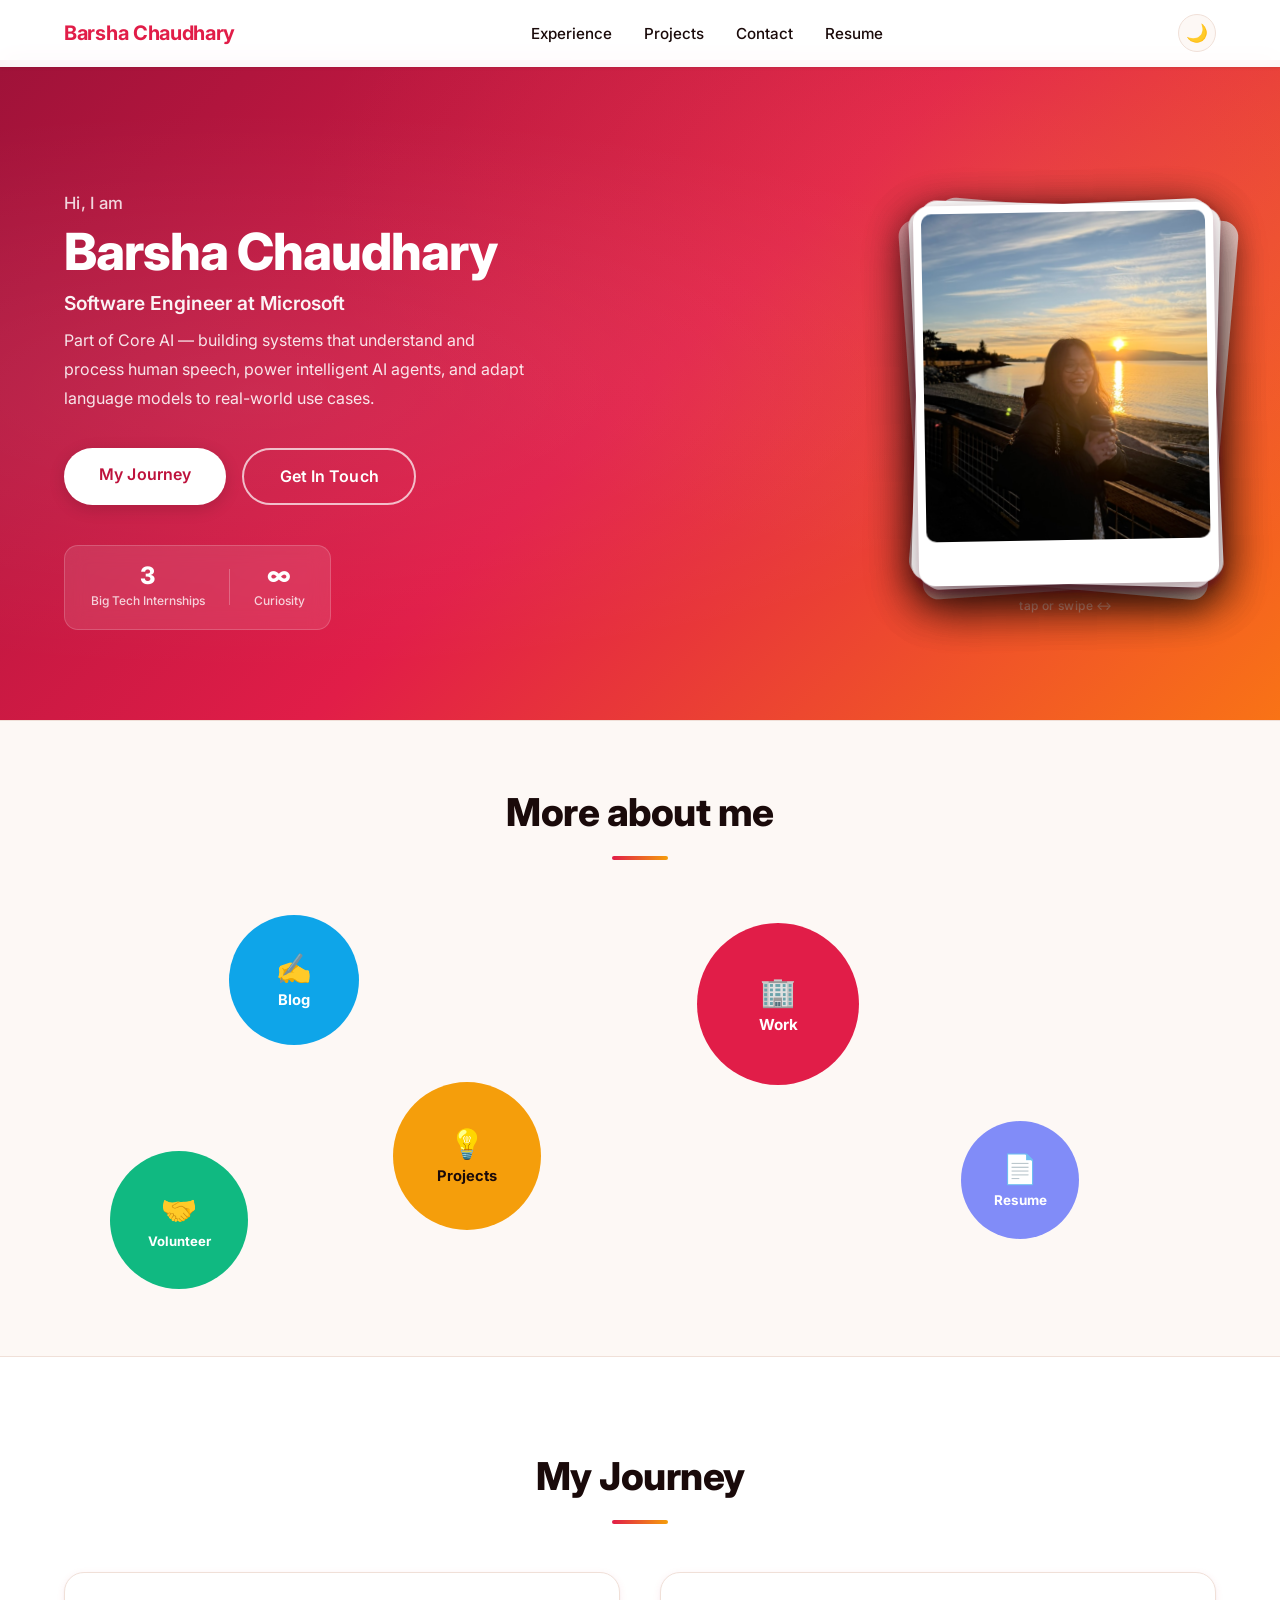
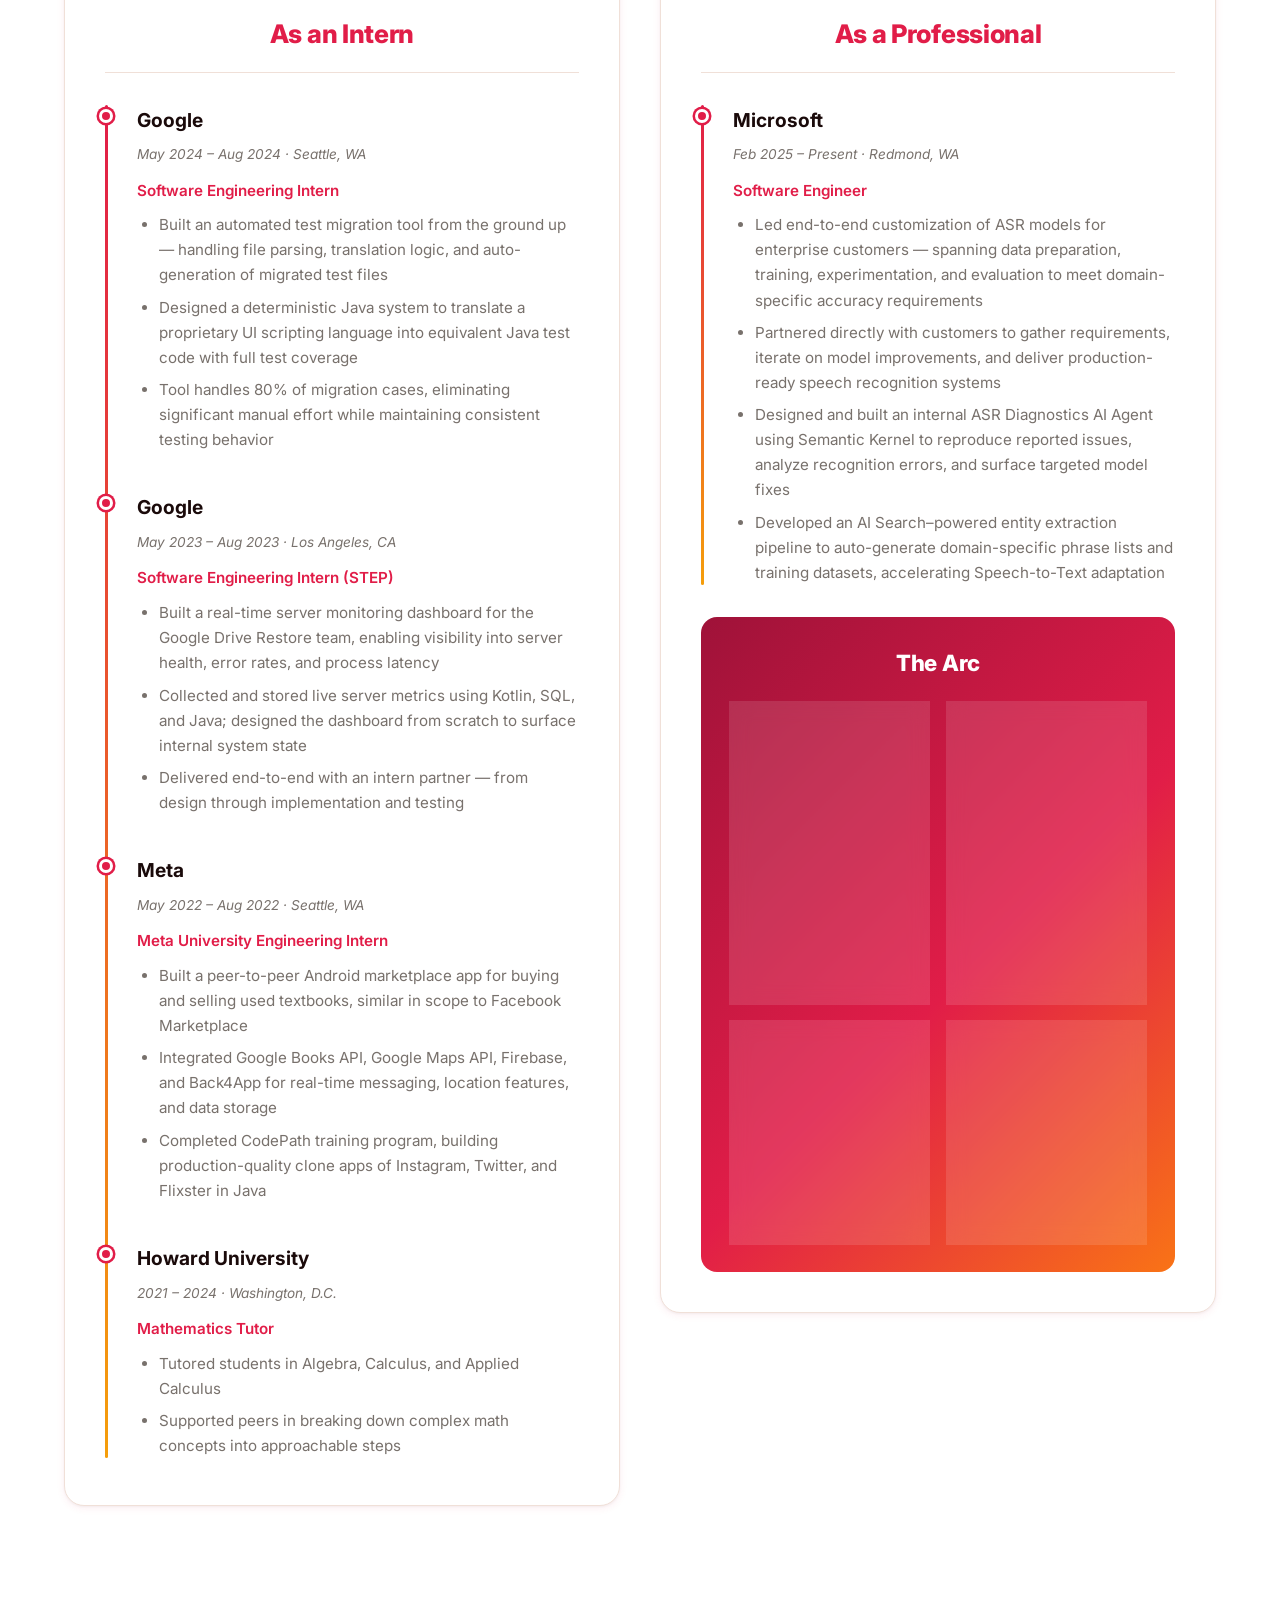
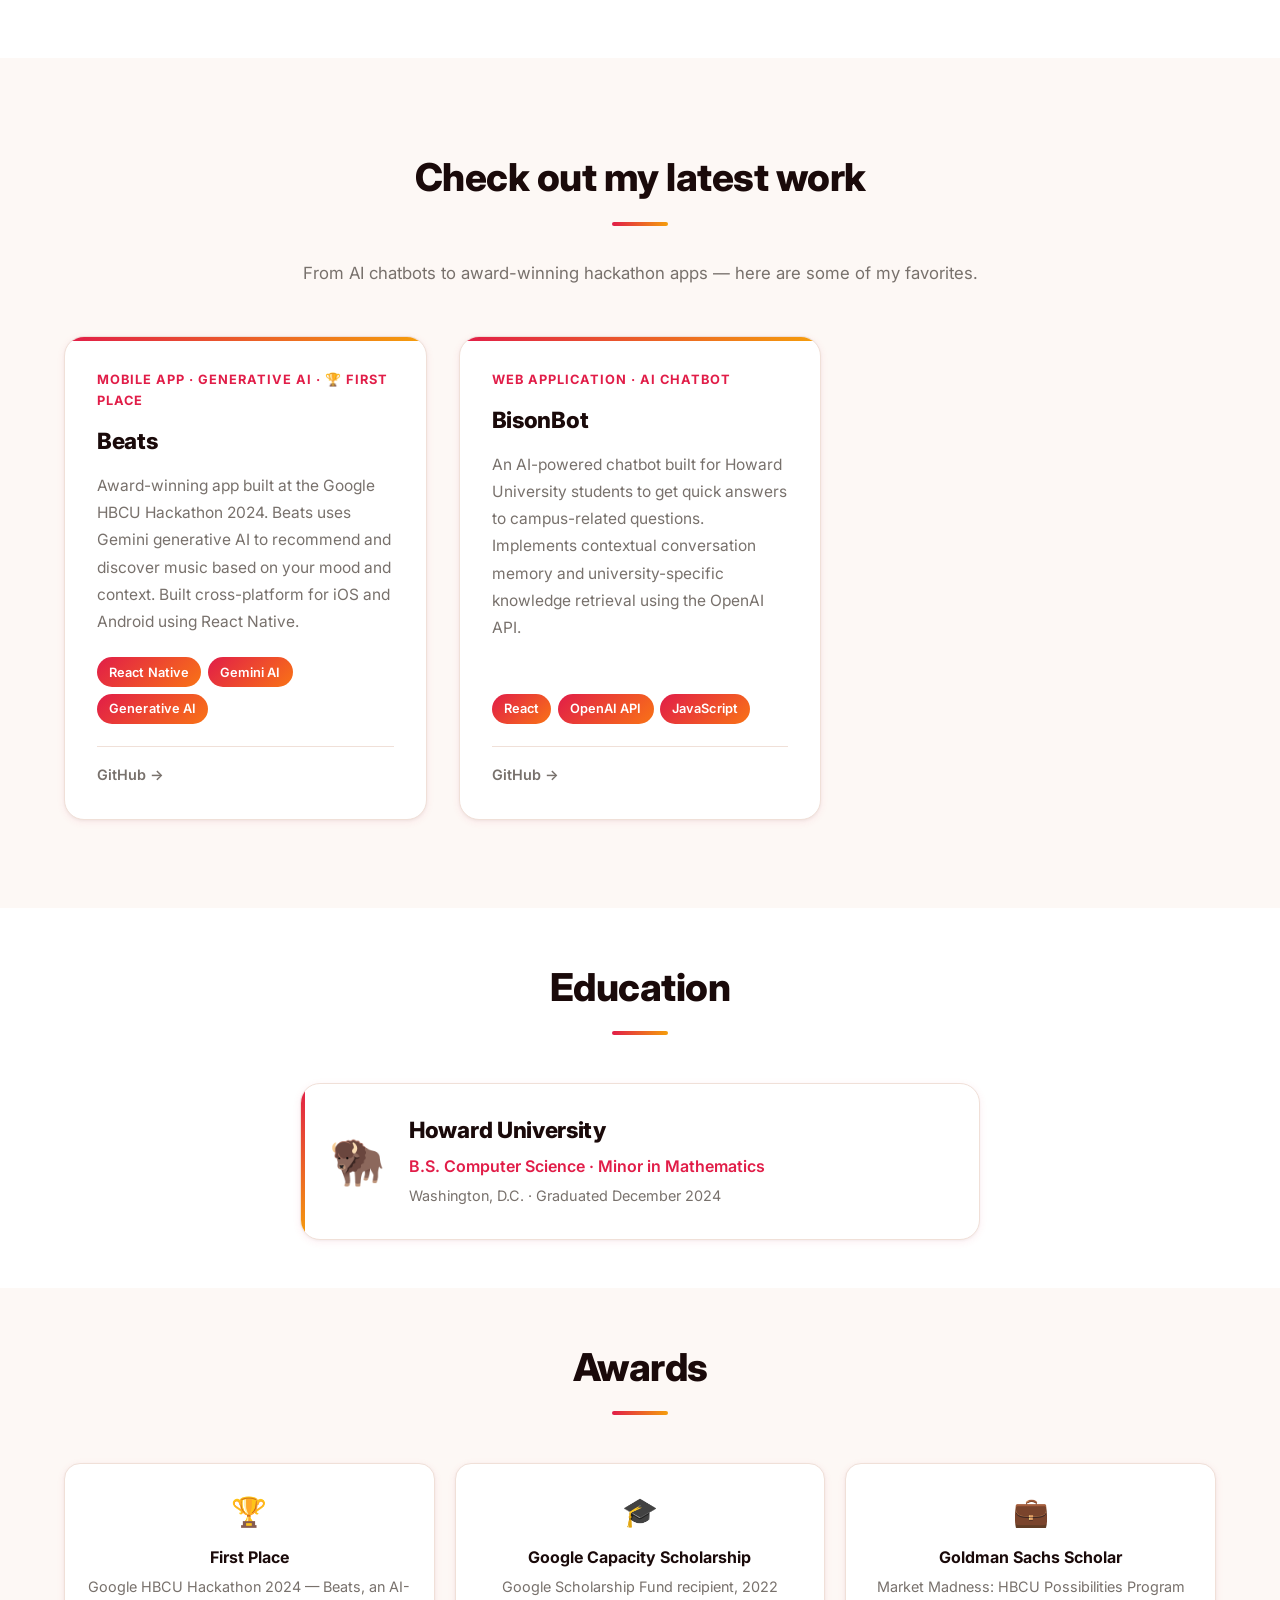
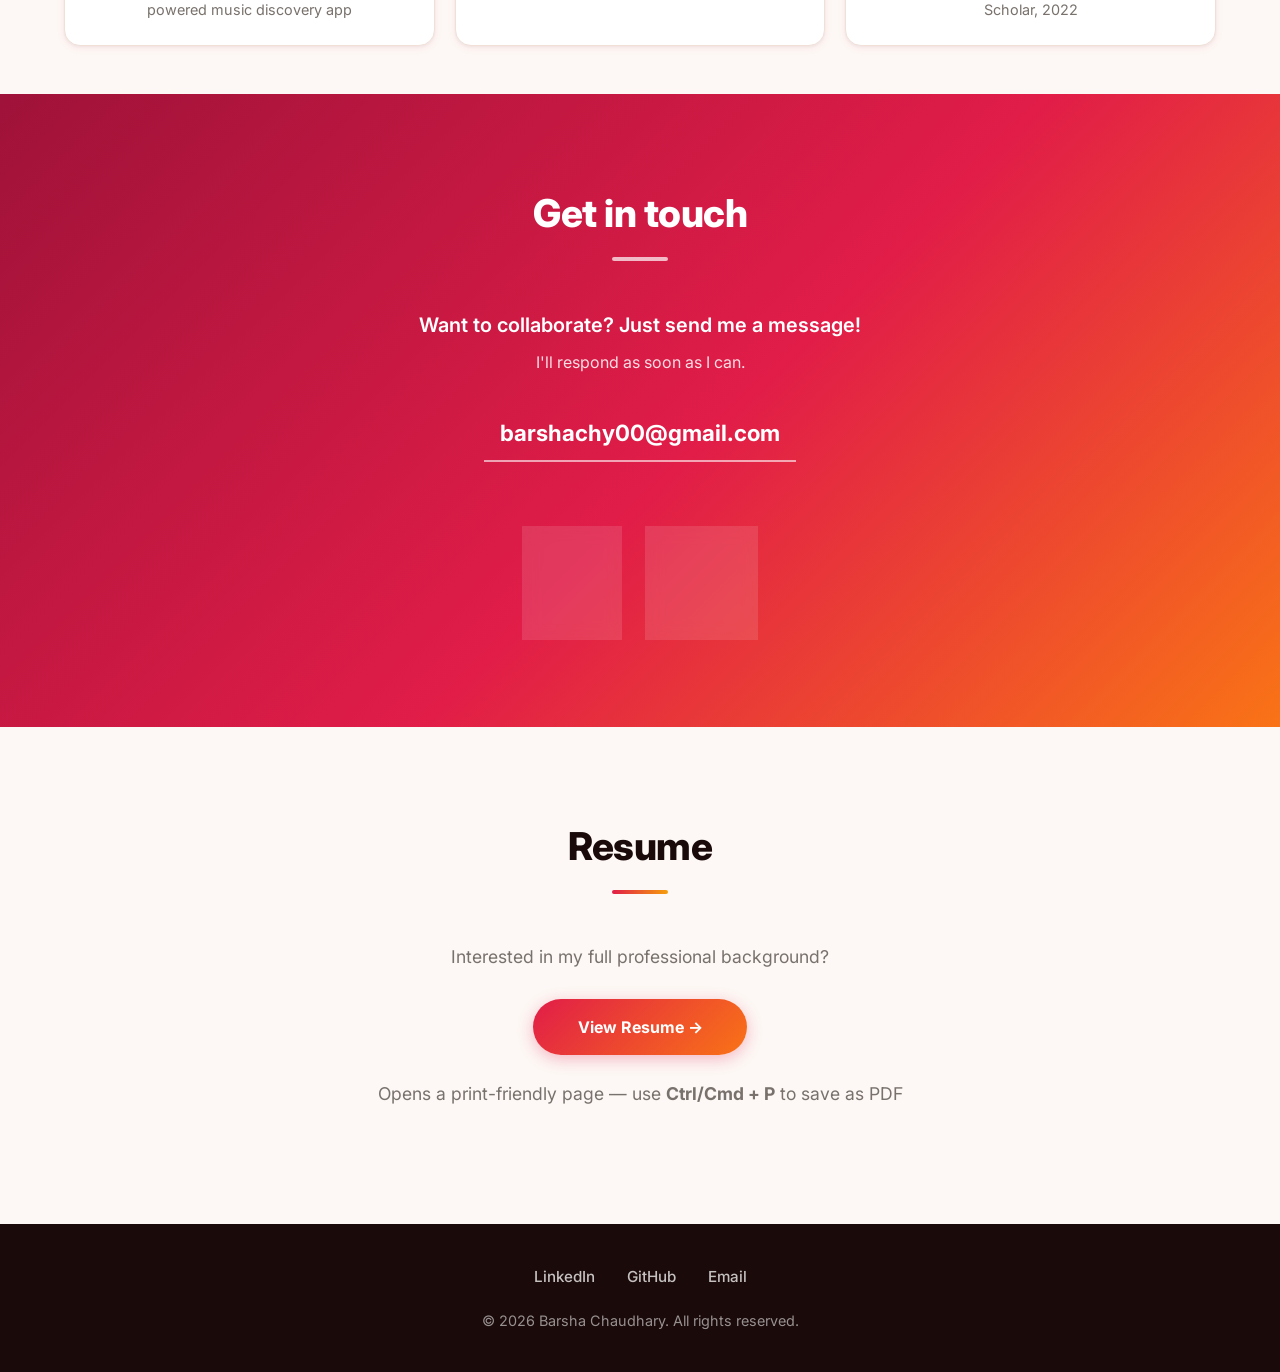
==== index.html @ b41aed7a "portfolio ready for deploy" ====
<!DOCTYPE html>
<html lang="en">
<head>
    <meta charset="UTF-8">
    <meta name="viewport" content="width=device-width, initial-scale=1.0">
    <title>Barsha Chaudhary - Portfolio</title>
    <link rel="stylesheet" href="styles.css">
</head>
<body>
    <!-- Animated Background -->
    <div class="animated-bg">
        <div class="particle"></div>
        <div class="particle"></div>
        <div class="particle"></div>
        <div class="particle"></div>
        <div class="particle"></div>
        <div class="particle"></div>
        <div class="particle"></div>
        <div class="particle"></div>
        <div class="particle"></div>
        <div class="particle"></div>
    </div>

    <!-- Navigation -->
    <nav class="navbar">
        <div class="container">
            <div class="nav-brand">Barsha Chaudhary</div>
            <ul class="nav-menu">
                <li><a href="#experience">Experience</a></li>
                <li><a href="#projects">Projects</a></li>
                <li><a href="#contact">Contact</a></li>
                <li><a href="resume.html" target="_blank">Resume</a></li>
            </ul>
            <button id="theme-toggle" class="theme-toggle" aria-label="Toggle dark mode">
                <span class="theme-icon">🌙</span>
            </button>
        </div>
    </nav>

    <!-- Hero Section -->
    <section class="hero">
        <div class="container hero-container">
            <div class="hero-text">
                <p class="hero-greeting">Hi, I am</p>
                <h1 class="hero-title">Barsha Chaudhary</h1>
                <p class="hero-subtitle">Software Engineer at Microsoft</p>
                <p class="hero-description">Part of Core AI — building systems that understand and process human speech, power intelligent AI agents, and adapt language models to real-world use cases.</p>
                <div class="hero-buttons">
                    <a href="#experience" class="cta-button primary">My Journey</a>
                    <a href="#contact" class="cta-button secondary">Get In Touch</a>
                </div>
                <div class="hero-stats">
                    <div class="hero-stat">
                        <span class="stat-value">3</span>
                        <span class="stat-label">Big Tech Internships</span>
                    </div>
                    <div class="hero-stat-divider"></div>
                    <div class="hero-stat">
                        <span class="stat-value">∞</span>
                        <span class="stat-label">Curiosity</span>
                    </div>
                </div>
            </div>
            <div class="hero-avatar">
                <div class="avatar-stack" id="avatarStack">
                    <div class="stack-card"><img src="img/avatar.jpg" alt="Barsha Chaudhary" /></div>
                    <div class="stack-card"><img src="img/IMG_2235.jpeg" alt="Barsha Chaudhary" /></div>
                    <div class="stack-card"><img src="img/IMG_6340.jpeg" alt="Barsha Chaudhary" /></div>
                    <div class="stack-card"><img src="img/IMG_6583.jpeg" alt="Barsha Chaudhary" /></div>
                    <div class="stack-card"><img src="img/IMG_6659.jpeg" alt="Barsha Chaudhary" /></div>
                </div>
                <p class="stack-hint">tap or swipe ↔</p>
            </div>
        </div>
    </section>

    <!-- My World Bubbles Section -->
    <section id="my-world" class="section my-world-section">
        <div class="container">
            <h2 class="section-title">More about me</h2>
            <div class="bubble-canvas">
                <a href="blog.html" target="_blank" class="bubble b-blog">
                    <span class="bubble-icon">✍️</span>
                    <span>Blog</span>
                </a>
                <a href="#experience" class="bubble b-work">
                    <span class="bubble-icon">🏢</span>
                    <span>Work</span>
                </a>
                <a href="#projects" class="bubble b-projects">
                    <span class="bubble-icon">💡</span>
                    <span>Projects</span>
                </a>
                <a href="resume.html" target="_blank" class="bubble b-resume">
                    <span class="bubble-icon">📄</span>
                    <span>Resume</span>
                </a>
                <a href="https://www.codepath.org/" target="_blank" rel="noopener" class="bubble b-volunteer">
                    <span class="bubble-icon">🤝</span>
                    <span>Volunteer</span>
                </a>
            </div>
        </div>
    </section>

    <!-- Experience Section -->
    <section id="experience" class="section experience">
        <div class="container">
            <h2 class="section-title">My Journey</h2>

            <div class="experience-comparison">
                <div class="journey-column">
                    <h3 class="journey-title">As an Intern</h3>
                    <div class="timeline">

                        <div class="timeline-item">
                            <div class="timeline-marker"></div>
                            <div class="timeline-content">
                                <h4>Google</h4>
                                <span class="timeline-date">May 2024 – Aug 2024 · Seattle, WA</span>
                                <p class="timeline-role">Software Engineering Intern</p>
                                <ul>
                                    <li>Built an automated test migration tool from the ground up — handling file parsing, translation logic, and auto-generation of migrated test files</li>
                                    <li>Designed a deterministic Java system to translate a proprietary UI scripting language into equivalent Java test code with full test coverage</li>
                                    <li>Tool handles 80% of migration cases, eliminating significant manual effort while maintaining consistent testing behavior</li>
                                </ul>
                            </div>
                        </div>

                        <div class="timeline-item">
                            <div class="timeline-marker"></div>
                            <div class="timeline-content">
                                <h4>Google</h4>
                                <span class="timeline-date">May 2023 – Aug 2023 · Los Angeles, CA</span>
                                <p class="timeline-role">Software Engineering Intern (STEP)</p>
                                <ul>
                                    <li>Built a real-time server monitoring dashboard for the Google Drive Restore team, enabling visibility into server health, error rates, and process latency</li>
                                    <li>Collected and stored live server metrics using Kotlin, SQL, and Java; designed the dashboard from scratch to surface internal system state</li>
                                    <li>Delivered end-to-end with an intern partner — from design through implementation and testing</li>
                                </ul>
                            </div>
                        </div>

                        <div class="timeline-item">
                            <div class="timeline-marker"></div>
                            <div class="timeline-content">
                                <h4>Meta</h4>
                                <span class="timeline-date">May 2022 – Aug 2022 · Seattle, WA</span>
                                <p class="timeline-role">Meta University Engineering Intern</p>
                                <ul>
                                    <li>Built a peer-to-peer Android marketplace app for buying and selling used textbooks, similar in scope to Facebook Marketplace</li>
                                    <li>Integrated Google Books API, Google Maps API, Firebase, and Back4App for real-time messaging, location features, and data storage</li>
                                    <li>Completed CodePath training program, building production-quality clone apps of Instagram, Twitter, and Flixster in Java</li>
                                </ul>
                            </div>
                        </div>

                        <div class="timeline-item">
                            <div class="timeline-marker"></div>
                            <div class="timeline-content">
                                <h4>Howard University</h4>
                                <span class="timeline-date">2021 – 2024 · Washington, D.C.</span>
                                <p class="timeline-role">Mathematics Tutor</p>
                                <ul>
                                    <li>Tutored students in Algebra, Calculus, and Applied Calculus</li>
                                    <li>Supported peers in breaking down complex math concepts into approachable steps</li>
                                </ul>
                            </div>
                        </div>

                    </div>
                </div>

                <div class="journey-column">
                    <h3 class="journey-title">As a Professional</h3>
                    <div class="timeline">

                        <div class="timeline-item">
                            <div class="timeline-marker"></div>
                            <div class="timeline-content">
                                <h4>Microsoft</h4>
                                <span class="timeline-date">Feb 2025 – Present · Redmond, WA</span>
                                <p class="timeline-role">Software Engineer</p>
                                <ul>
                                    <li>Led end-to-end customization of ASR models for enterprise customers — spanning data preparation, training, experimentation, and evaluation to meet domain-specific accuracy requirements</li>
                                    <li>Partnered directly with customers to gather requirements, iterate on model improvements, and deliver production-ready speech recognition systems</li>
                                    <li>Designed and built an internal ASR Diagnostics AI Agent using Semantic Kernel to reproduce reported issues, analyze recognition errors, and surface targeted model fixes</li>
                                    <li>Developed an AI Search–powered entity extraction pipeline to auto-generate domain-specific phrase lists and training datasets, accelerating Speech-to-Text adaptation</li>
                                </ul>
                            </div>
                        </div>

                    </div>

                    <div class="growth-section">
                        <h3>The Arc</h3>
                        <div class="growth-grid">
                            <div class="growth-card">
                                <h4>Meta → Google → Google → Microsoft</h4>
                                <p>Each role built on the last — from Android apps to server dashboards to test automation to ASR and AI systems at scale</p>
                            </div>
                            <div class="growth-card">
                                <h4>Scope</h4>
                                <p>From completing defined intern projects to owning customer-facing features end-to-end and driving technical decisions</p>
                            </div>
                            <div class="growth-card">
                                <h4>Tech Depth</h4>
                                <p>From mobile and frontend to distributed systems, ML model training, and AI agent development</p>
                            </div>
                            <div class="growth-card">
                                <h4>Impact</h4>
                                <p>From team-level tooling to Speech API features used by millions of users globally</p>
                            </div>
                        </div>
                    </div>
                </div>
            </div>
        </div>
    </section>

    <!-- Projects Section -->
    <section id="projects" class="section projects">
        <div class="container">
            <h2 class="section-title">Check out my latest work</h2>
            <p class="section-intro">From AI chatbots to award-winning hackathon apps — here are some of my favorites.</p>

            <div class="projects-grid">
                <div class="project-card">
                    <div class="project-category">Mobile App · Generative AI · 🏆 First Place</div>
                    <div class="project-header">
                        <h3>Beats</h3>
                    </div>
                    <p class="project-description">
                        Award-winning app built at the Google HBCU Hackathon 2024. Beats uses Gemini generative AI
                        to recommend and discover music based on your mood and context. Built cross-platform for
                        iOS and Android using React Native.
                    </p>
                    <div class="project-tags">
                        <span class="tag">React Native</span>
                        <span class="tag">Gemini AI</span>
                        <span class="tag">Generative AI</span>
                    </div>
                    <div class="project-links">
                        <a href="https://github.com/BarshaC" target="_blank" rel="noopener" class="link-secondary">GitHub →</a>
                    </div>
                </div>

                <div class="project-card">
                    <div class="project-category">Web Application · AI Chatbot</div>
                    <div class="project-header">
                        <h3>BisonBot</h3>
                    </div>
                    <p class="project-description">
                        An AI-powered chatbot built for Howard University students to get quick answers to
                        campus-related questions. Implements contextual conversation memory and
                        university-specific knowledge retrieval using the OpenAI API.
                    </p>
                    <div class="project-tags">
                        <span class="tag">React</span>
                        <span class="tag">OpenAI API</span>
                        <span class="tag">JavaScript</span>
                    </div>
                    <div class="project-links">
                        <a href="https://github.com/BarshaC" target="_blank" rel="noopener" class="link-secondary">GitHub →</a>
                    </div>
                </div>
            </div>
        </div>
    </section>

    <!-- Education Section -->
    <section id="education" class="section education">
        <div class="container">
            <h2 class="section-title">Education</h2>
            <div class="education-card">
                <div class="education-logo">🦬</div>
                <div class="education-details">
                    <h3>Howard University</h3>
                    <p class="education-degree">B.S. Computer Science · Minor in Mathematics</p>
                    <p class="education-meta">Washington, D.C. · Graduated December 2024</p>
                </div>
            </div>
        </div>
    </section>

    <!-- Awards Section -->
    <section id="awards" class="section awards">
        <div class="container">
            <h2 class="section-title">Awards</h2>
            <div class="awards-grid">
                <div class="award-card">
                    <div class="award-icon">🏆</div>
                    <h3>First Place</h3>
                    <p>Google HBCU Hackathon 2024 — Beats, an AI-powered music discovery app</p>
                </div>
                <div class="award-card">
                    <div class="award-icon">🎓</div>
                    <h3>Google Capacity Scholarship</h3>
                    <p>Google Scholarship Fund recipient, 2022</p>
                </div>
                <div class="award-card">
                    <div class="award-icon">💼</div>
                    <h3>Goldman Sachs Scholar</h3>
                    <p>Market Madness: HBCU Possibilities Program Scholar, 2022</p>
                </div>
            </div>
        </div>
    </section>

    <!-- Contact Section -->
    <section id="contact" class="section contact">
        <div class="container">
            <h2 class="section-title">Get in touch</h2>
            <div class="contact-content">
                <p class="contact-intro">Want to collaborate? Just send me a message!</p>
                <p class="contact-subtitle">I'll respond as soon as I can.</p>
                <a href="mailto:barshachy00@gmail.com" class="contact-email">barshachy00@gmail.com</a>
                <div class="contact-links">
                    <a href="https://github.com/BarshaC" target="_blank" rel="noopener" class="contact-link">
                        <span class="contact-icon">💻</span>
                        <span>GitHub</span>
                    </a>
                    <a href="https://www.linkedin.com/in/barshachaudhary/" target="_blank" rel="noopener" class="contact-link">
                        <span class="contact-icon">💼</span>
                        <span>LinkedIn</span>
                    </a>
                </div>
            </div>
        </div>
    </section>

    <!-- Resume Section -->
    <section id="resume" class="section resume">
        <div class="container">
            <h2 class="section-title">Resume</h2>
            <div class="resume-content">
                <p>Interested in my full professional background?</p>
                <a href="resume.html" target="_blank" class="resume-button">View Resume →</a>
                <p class="resume-note">Opens a print-friendly page — use <strong>Ctrl/Cmd + P</strong> to save as PDF</p>
            </div>
        </div>
    </section>

    <!-- Footer -->
    <footer class="footer">
        <div class="container">
            <div class="footer-content">
                <div class="footer-links">
                    <a href="https://www.linkedin.com/in/barshachaudhary/" target="_blank" rel="noopener">LinkedIn</a>
                    <a href="https://github.com/BarshaC" target="_blank" rel="noopener">GitHub</a>
                    <a href="mailto:barshachy00@gmail.com">Email</a>
                </div>
                <p>&copy; 2026 Barsha Chaudhary. All rights reserved.</p>
            </div>
        </div>
    </footer>

    <script src="script.js"></script>
</body>
</html>
---- styles.css ----
/* ── Google Fonts ──────────────────────────────────────── */
@import url('https://fonts.googleapis.com/css2?family=Inter:wght@400;500;600;700;800&display=swap');

/* ── Reset ─────────────────────────────────────────────── */
*, *::before, *::after {
    margin: 0;
    padding: 0;
    box-sizing: border-box;
}

/* ── Variables — Warm & Personal ───────────────────────── */
:root {
    --primary-color: #e11d48;
    --secondary-color: #be123c;
    --accent-color:   #f59e0b;
    --text-dark:      #1a0a0a;
    --text-light:     #78716c;
    --bg-light:       #fdf8f5;
    --bg-white:       #ffffff;
    --border-color:   #f0e0d8;
    --shadow:    0 2px 8px rgba(225, 29, 72, 0.07), 0 1px 3px rgba(0,0,0,0.05);
    --shadow-lg: 0 12px 32px rgba(225, 29, 72, 0.13), 0 4px 8px rgba(0,0,0,0.06);
}

/* ── Dark Mode ──────────────────────────────────────────── */
[data-theme="dark"] {
    --primary-color:  #fb7185;
    --secondary-color: #f43f5e;
    --accent-color:   #fbbf24;
    --text-dark:      #fef2f2;
    --text-light:     #d6d3d1;
    --bg-light:       #1c1210;
    --bg-white:       #130d0b;
    --border-color:   #3d2424;
    --shadow:    0 4px 6px rgba(0,0,0,0.35), 0 2px 4px rgba(0,0,0,0.25);
    --shadow-lg: 0 12px 24px rgba(0,0,0,0.45), 0 4px 8px rgba(0,0,0,0.3);
}

/* ── Base ───────────────────────────────────────────────── */
html { scroll-behavior: smooth; }

body {
    font-family: 'Inter', -apple-system, BlinkMacSystemFont, 'Segoe UI', sans-serif;
    line-height: 1.65;
    color: var(--text-dark);
    background-color: var(--bg-white);
    transition: background-color 0.3s ease, color 0.3s ease;
    position: relative;
    overflow-x: hidden;
}

.container {
    max-width: 1200px;
    margin: 0 auto;
    padding: 0 24px;
}

/* ── Animated Background (dark only) ───────────────────── */
.animated-bg {
    position: fixed;
    inset: 0;
    pointer-events: none;
    z-index: 0;
    opacity: 0;
    transition: opacity 0.5s ease;
}

[data-theme="dark"] .animated-bg { opacity: 1; }

.particle {
    position: absolute;
    border-radius: 50%;
    background: radial-gradient(circle, rgba(251, 113, 133, 0.25), transparent);
    animation: float 20s infinite ease-in-out;
}

.particle:nth-child(1)  { width:80px;  height:80px;  left:10%; top:20%; animation-delay:0s;   animation-duration:25s; }
.particle:nth-child(2)  { width:60px;  height:60px;  left:70%; top:10%; animation-delay:2s;   animation-duration:30s; }
.particle:nth-child(3)  { width:100px; height:100px; left:30%; top:60%; animation-delay:4s;   animation-duration:35s; }
.particle:nth-child(4)  { width:70px;  height:70px;  left:80%; top:50%; animation-delay:1s;   animation-duration:28s; }
.particle:nth-child(5)  { width:90px;  height:90px;  left:50%; top:80%; animation-delay:3s;   animation-duration:32s; }
.particle:nth-child(6)  { width:50px;  height:50px;  left:15%; top:75%; animation-delay:5s;   animation-duration:27s; }
.particle:nth-child(7)  { width:65px;  height:65px;  left:85%; top:25%; animation-delay:2.5s; animation-duration:29s; }
.particle:nth-child(8)  { width:75px;  height:75px;  left:40%; top:15%; animation-delay:4.5s; animation-duration:31s; }
.particle:nth-child(9)  { width:55px;  height:55px;  left:60%; top:70%; animation-delay:1.5s; animation-duration:26s; }
.particle:nth-child(10) { width:85px;  height:85px;  left:25%; top:40%; animation-delay:3.5s; animation-duration:33s; }

@keyframes float {
    0%,100% { transform:translate(0,0) scale(1);        opacity:.3; }
    25%      { transform:translate(20px,-30px) scale(1.1); opacity:.5; }
    50%      { transform:translate(-15px,-50px) scale(.9);  opacity:.4; }
    75%      { transform:translate(-30px,-20px) scale(1.05);opacity:.6; }
}

[data-theme="dark"] .animated-bg::before {
    content: '';
    position: absolute;
    inset: -50%;
    width: 200%;
    height: 200%;
    background:
        radial-gradient(circle at 30% 50%, rgba(251,113,133,.08) 0%, transparent 50%),
        radial-gradient(circle at 70% 50%, rgba(245,158,11,.08) 0%, transparent 50%);
    animation: gradientShift 15s ease infinite;
}

@keyframes gradientShift {
    0%,100% { transform:translate(0,0) rotate(0deg); }
    50%      { transform:translate(-10%,-10%) rotate(5deg); }
}

/* ── Navigation ─────────────────────────────────────────── */
.navbar {
    background-color: rgba(255,255,255,0.94);
    backdrop-filter: blur(12px);
    -webkit-backdrop-filter: blur(12px);
    box-shadow: 0 1px 0 var(--border-color);
    position: fixed;
    top: 0; left: 0; right: 0;
    z-index: 1000;
    padding: 0.9rem 0;
    transition: background-color 0.3s ease, box-shadow 0.3s ease;
}

[data-theme="dark"] .navbar {
    background-color: rgba(19,13,11,0.94);
    box-shadow: 0 1px 0 var(--border-color);
}

.navbar .container {
    display: flex;
    justify-content: space-between;
    align-items: center;
    gap: 2rem;
}

.nav-brand {
    font-size: 1.25rem;
    font-weight: 700;
    color: var(--primary-color);
    letter-spacing: -0.3px;
}

.nav-menu {
    display: flex;
    list-style: none;
    gap: 2rem;
    flex: 1;
    justify-content: center;
}

.nav-menu a {
    text-decoration: none;
    color: var(--text-dark);
    font-weight: 500;
    font-size: 0.95rem;
    transition: color 0.2s ease;
}

.nav-menu a:hover { color: var(--primary-color); }

.theme-toggle {
    background: var(--bg-light);
    border: 1.5px solid var(--border-color);
    border-radius: 50%;
    width: 38px;
    height: 38px;
    display: flex;
    align-items: center;
    justify-content: center;
    cursor: pointer;
    transition: all 0.25s ease;
    font-size: 1.1rem;
    flex-shrink: 0;
}

.theme-toggle:hover {
    transform: rotate(15deg);
    background: var(--primary-color);
    border-color: var(--primary-color);
}

/* ── Hero Section ───────────────────────────────────────── */
.hero {
    background: linear-gradient(135deg, #9f1239 0%, #e11d48 50%, #f97316 100%);
    color: white;
    padding: 130px 0 90px;
    margin-top: 60px;
    position: relative;
    overflow: hidden;
}

/* Subtle noise-like texture overlay */
.hero::before {
    content: '';
    position: absolute;
    inset: 0;
    background:
        radial-gradient(ellipse at 20% 50%, rgba(255,255,255,0.08) 0%, transparent 60%),
        radial-gradient(ellipse at 80% 20%, rgba(255,200,100,0.12) 0%, transparent 50%);
    pointer-events: none;
}

.hero-container {
    display: flex;
    align-items: center;
    justify-content: space-between;
    gap: 2rem;
    position: relative;
}

.hero-text {
    flex: 1;
    animation: fadeInUp 0.8s ease-out;
}

.hero-greeting {
    font-size: 1.05rem;
    opacity: 0.82;
    margin-bottom: 0.4rem;
    font-weight: 500;
    letter-spacing: 0.3px;
}

.hero-title {
    font-size: 3.2rem;
    font-weight: 800;
    margin-bottom: 0.55rem;
    line-height: 1.08;
    letter-spacing: -1px;
}

.hero-subtitle {
    font-size: 1.2rem;
    font-weight: 600;
    opacity: 0.95;
    margin-bottom: 0.4rem;
}

.hero-location {
    font-size: 0.9rem;
    opacity: 0.7;
    margin-bottom: 1.4rem;
    letter-spacing: 0.5px;
    font-weight: 500;
}

.hero-description {
    font-size: 1rem;
    max-width: 460px;
    line-height: 1.8;
    opacity: 0.88;
    margin-bottom: 2.2rem;
}

.hero-buttons {
    display: flex;
    gap: 1rem;
    flex-wrap: wrap;
}

/* ── Avatar Stack ───────────────────────────────────────── */
.hero-avatar {
    flex-shrink: 0;
    animation: fadeInUp 0.8s ease-out 0.2s both;
    display: flex;
    flex-direction: column;
    align-items: center;
    gap: 0.75rem;
}

.avatar-stack {
    position: relative;
    width: 300px;
    height: 380px;
    cursor: pointer;
}

/* Faux back-cards visible behind the real photo */
.avatar-stack::before,
.avatar-stack::after {
    content: '';
    position: absolute;
    inset: 0;
    border-radius: 16px;
    background: white;
}

.avatar-stack::before {
    transform: rotate(5deg) translate(8px, 4px);
    z-index: 1;
    opacity: 0.75;
    box-shadow: 0 8px 24px rgba(0,0,0,0.2);
}

.avatar-stack::after {
    transform: rotate(-4deg) translate(-6px, 6px);
    z-index: 0;
    opacity: 0.55;
    box-shadow: 0 6px 18px rgba(0,0,0,0.15);
}

.stack-card {
    position: absolute;
    inset: 0;
    background: white;
    border-radius: 16px;
    padding: 8px 8px 44px;
    box-shadow: 0 16px 48px rgba(0,0,0,0.3), 0 4px 12px rgba(159,18,57,0.2);
    will-change: transform;
    transition: transform 0.2s ease;
    transform: rotate(-1deg);
}

.stack-card:nth-child(2) { transform: rotate(1.5deg); }
.stack-card:nth-child(3) { transform: rotate(-2.5deg); }

.stack-card img {
    width: 100%;
    height: 100%;
    object-fit: cover;
    border-radius: 10px;
    display: block;
}

.stack-card.exiting {
    animation: cardFlipOff 0.45s cubic-bezier(0.55, 0, 1, 0.45) forwards;
    z-index: 10;
}

@keyframes cardFlipOff {
    0%   { transform: rotate(-1deg) translateX(0) translateY(0); opacity: 1; }
    100% { transform: rotate(12deg) translateX(160%) translateY(-30px); opacity: 0; }
}

.stack-card.returning {
    animation: cardReturn 0.4s ease-out forwards;
}

@keyframes cardReturn {
    from { opacity: 0; transform: rotate(-1deg) scale(0.92) translateX(-30px); }
    to   { opacity: 1; transform: rotate(-1deg) scale(1) translateX(0); }
}

.stack-card.entering-back {
    animation: cardEnterFromRight 0.35s ease-out forwards;
}

@keyframes cardEnterFromRight {
    from { opacity: 0; transform: rotate(-1deg) scale(0.92) translateX(40px); }
    to   { opacity: 1; transform: rotate(-1deg) scale(1) translateX(0); }
}

.stack-hint {
    color: rgba(255,255,255,0.45);
    font-size: 0.75rem;
    font-weight: 500;
    letter-spacing: 0.4px;
    user-select: none;
}

/* ── Hero Stats Bar ─────────────────────────────────────── */
.hero-stats {
    display: flex;
    align-items: center;
    gap: 1.5rem;
    margin-top: 2.5rem;
    padding: 1.1rem 1.6rem;
    background: rgba(255,255,255,0.1);
    backdrop-filter: blur(10px);
    border: 1px solid rgba(255,255,255,0.18);
    border-radius: 14px;
    width: fit-content;
}

.hero-stat {
    display: flex;
    flex-direction: column;
    align-items: center;
    gap: 0.2rem;
}

.stat-value {
    font-size: 1.5rem;
    font-weight: 800;
    line-height: 1;
    color: white;
}

.stat-label {
    font-size: 0.75rem;
    opacity: 0.78;
    font-weight: 500;
    white-space: nowrap;
    color: white;
}

.hero-stat-divider {
    width: 1px;
    height: 36px;
    background: rgba(255,255,255,0.25);
}

/* ── CTA Buttons ────────────────────────────────────────── */
.cta-button {
    display: inline-block;
    padding: 0.85rem 2.2rem;
    border-radius: 50px;
    text-decoration: none;
    font-weight: 600;
    font-size: 1rem;
    transition: transform 0.25s ease, box-shadow 0.25s ease, background 0.25s ease;
    letter-spacing: 0.1px;
}

.cta-button.primary {
    background-color: white;
    color: var(--secondary-color);
    box-shadow: 0 4px 16px rgba(0,0,0,0.15);
}

.cta-button.secondary {
    background-color: transparent;
    color: white;
    border: 2px solid rgba(255,255,255,0.7);
}

.cta-button:hover { transform: translateY(-3px); box-shadow: 0 8px 24px rgba(0,0,0,0.2); }

.cta-button.secondary:hover {
    background-color: white;
    color: var(--secondary-color);
    border-color: white;
}

/* ── Sections ───────────────────────────────────────────── */
.section {
    padding: 88px 0;
    transition: background-color 0.3s ease;
    position: relative;
    z-index: 1;
}

.section:nth-child(even) { background-color: var(--bg-light); }

.section-title {
    font-size: 2.4rem;
    font-weight: 800;
    text-align: center;
    margin-bottom: 3rem;
    color: var(--text-dark);
    position: relative;
    padding-bottom: 1rem;
    letter-spacing: -0.5px;
}

.section-title::after {
    content: '';
    position: absolute;
    bottom: 0;
    left: 50%;
    transform: translateX(-50%);
    width: 56px;
    height: 4px;
    background: linear-gradient(90deg, var(--primary-color), var(--accent-color));
    border-radius: 2px;
}

/* ── About ──────────────────────────────────────────────── */
.about-content { max-width: 860px; margin: 0 auto; }

.about-text h3 {
    color: var(--primary-color);
    font-size: 1.4rem;
    font-weight: 700;
    margin: 2rem 0 0.8rem;
}

.about-text h3:first-child { margin-top: 0; }

.about-text p {
    font-size: 1.05rem;
    line-height: 1.85;
    color: var(--text-light);
}

/* ── Interests ──────────────────────────────────────────── */
.interests-grid {
    display: grid;
    grid-template-columns: repeat(auto-fit, minmax(240px, 1fr));
    gap: 1.5rem;
}

.interest-card {
    background: var(--bg-white);
    padding: 2rem 1.75rem;
    border-radius: 16px;
    box-shadow: var(--shadow);
    text-align: center;
    border: 1px solid var(--border-color);
    transition: transform 0.25s ease, box-shadow 0.25s ease, border-color 0.25s ease;
}

.interest-card:hover {
    transform: translateY(-6px);
    box-shadow: var(--shadow-lg);
    border-color: var(--primary-color);
}

.interest-icon { font-size: 2.6rem; margin-bottom: 1rem; }

.interest-card h3 {
    color: var(--text-dark);
    font-size: 1.15rem;
    font-weight: 700;
    margin-bottom: 0.5rem;
}

.interest-card p { color: var(--text-light); font-size: 0.95rem; line-height: 1.65; }

/* ── Experience ─────────────────────────────────────────── */
.experience-comparison {
    display: grid;
    grid-template-columns: repeat(auto-fit, minmax(440px, 1fr));
    gap: 2.5rem;
    margin-bottom: 4rem;
    align-items: start;
}

.journey-column {
    background: var(--bg-white);
    padding: 2.5rem;
    border-radius: 20px;
    box-shadow: var(--shadow);
    border: 1px solid var(--border-color);
}

.journey-title {
    font-size: 1.6rem;
    font-weight: 800;
    color: var(--primary-color);
    text-align: center;
    margin-bottom: 2rem;
    padding-bottom: 1rem;
    border-bottom: 1.5px solid var(--border-color);
    letter-spacing: -0.3px;
}

/* ── Timeline ───────────────────────────────────────────── */
.timeline {
    position: relative;
    padding-left: 2rem;
}

.timeline::before {
    content: '';
    position: absolute;
    left: 0;
    top: 0; bottom: 0;
    width: 2.5px;
    background: linear-gradient(180deg, var(--primary-color), var(--accent-color));
    border-radius: 2px;
}

.timeline-item {
    position: relative;
    margin-bottom: 2.5rem;
}

.timeline-item:last-child { margin-bottom: 0; }

.timeline-marker {
    position: absolute;
    left: -2.38rem;
    top: 4px;
    width: 14px;
    height: 14px;
    background: var(--primary-color);
    border: 3px solid var(--bg-white);
    border-radius: 50%;
    box-shadow: 0 0 0 2.5px var(--primary-color);
}

.timeline-content h4 {
    font-size: 1.2rem;
    font-weight: 700;
    color: var(--text-dark);
    margin-bottom: 0.25rem;
}

.timeline-date {
    display: inline-block;
    font-size: 0.85rem;
    color: var(--text-light);
    margin-bottom: 0.4rem;
    font-style: italic;
}

.timeline-role {
    font-weight: 600;
    color: var(--primary-color);
    font-size: 0.95rem;
    margin: 0.35rem 0 0.6rem;
}

.timeline-content ul { padding-left: 1.4rem; margin-top: 0.5rem; }

.timeline-content li {
    color: var(--text-light);
    margin-bottom: 0.45rem;
    line-height: 1.65;
    font-size: 0.95rem;
}

/* ── Growth (The Arc) ───────────────────────────────────── */
.growth-section {
    margin-top: 2rem;
    padding: 1.75rem;
    background: linear-gradient(135deg, #9f1239 0%, #e11d48 55%, #f97316 100%);
    border-radius: 16px;
    color: white;
}

.growth-section h3 {
    text-align: center;
    font-size: 1.4rem;
    font-weight: 800;
    margin-bottom: 1.25rem;
    letter-spacing: -0.3px;
}

.growth-grid {
    display: grid;
    grid-template-columns: 1fr 1fr;
    gap: 1rem;
}

.growth-card {
    background: rgba(255,255,255,0.12);
    padding: 1.5rem;
    border-radius: 14px;
    backdrop-filter: blur(10px);
    border: 1px solid rgba(255,255,255,0.18);
    transition: background 0.25s ease;
}

.growth-card:hover { background: rgba(255,255,255,0.18); }

.growth-card h4 { font-size: 1.05rem; font-weight: 700; margin-bottom: 0.5rem; }
.growth-card p  { font-size: 0.9rem; opacity: 0.88; line-height: 1.6; }

/* ── Projects ───────────────────────────────────────────── */
.section-intro {
    text-align: center;
    font-size: 1.05rem;
    color: var(--text-light);
    max-width: 680px;
    margin: -1rem auto 3rem;
    line-height: 1.8;
}

.projects-grid {
    display: grid;
    grid-template-columns: repeat(auto-fill, minmax(320px, 1fr));
    gap: 2rem;
}

.project-card {
    background: var(--bg-white);
    padding: 2rem;
    border-radius: 20px;
    box-shadow: var(--shadow);
    border: 1px solid var(--border-color);
    transition: transform 0.25s ease, box-shadow 0.25s ease, border-color 0.25s ease;
    display: flex;
    flex-direction: column;
    position: relative;
    overflow: hidden;
}

.project-card::before {
    content: '';
    position: absolute;
    top: 0; left: 0; right: 0;
    height: 4px;
    background: linear-gradient(90deg, var(--primary-color), var(--accent-color));
    border-radius: 20px 20px 0 0;
}

.project-card:hover {
    transform: translateY(-6px);
    box-shadow: var(--shadow-lg);
    border-color: transparent;
}

.project-category {
    font-size: 0.8rem;
    color: var(--primary-color);
    font-weight: 700;
    text-transform: uppercase;
    letter-spacing: 1px;
    margin-bottom: 0.75rem;
}

.project-header { margin-bottom: 0.75rem; }

.project-header h3 {
    font-size: 1.4rem;
    font-weight: 800;
    color: var(--text-dark);
    letter-spacing: -0.3px;
}

.project-description {
    color: var(--text-light);
    line-height: 1.75;
    margin-bottom: 1.4rem;
    flex-grow: 1;
    font-size: 0.97rem;
}

.project-tags {
    display: flex;
    flex-wrap: wrap;
    gap: 0.4rem;
    margin-bottom: 1.4rem;
}

.tag {
    background: linear-gradient(135deg, var(--primary-color), #f97316);
    color: white;
    padding: 0.28rem 0.75rem;
    border-radius: 20px;
    font-size: 0.8rem;
    font-weight: 600;
    letter-spacing: 0.1px;
}

.project-links {
    display: flex;
    gap: 1.5rem;
    padding-top: 1rem;
    border-top: 1px solid var(--border-color);
}

.project-links a {
    text-decoration: none;
    font-weight: 600;
    font-size: 0.9rem;
    transition: all 0.2s ease;
    display: inline-flex;
    align-items: center;
}

.project-links a.link-primary  { color: var(--primary-color); }
.project-links a.link-secondary { color: var(--text-light); }
.project-links a:hover { transform: translateX(3px); }
.project-links a.link-primary:hover  { color: var(--secondary-color); }
.project-links a.link-secondary:hover { color: var(--text-dark); }

/* ── Education ──────────────────────────────────────────── */
.education.section {
    padding: 48px 0;
}

.education-card {
    display: flex;
    align-items: center;
    gap: 1.5rem;
    background: var(--bg-white);
    padding: 1.75rem;
    border-radius: 20px;
    box-shadow: var(--shadow);
    max-width: 680px;
    margin: 0 auto;
    border: 1px solid var(--border-color);
    position: relative;
    overflow: hidden;
}

.education-card::before {
    content: '';
    position: absolute;
    top: 0; left: 0; bottom: 0;
    width: 4px;
    background: linear-gradient(180deg, var(--primary-color), var(--accent-color));
    border-radius: 4px 0 0 4px;
}

.education-logo { font-size: 2.8rem; flex-shrink: 0; }

.education-details h3 {
    font-size: 1.4rem;
    font-weight: 800;
    color: var(--text-dark);
    margin-bottom: 0.25rem;
    letter-spacing: -0.3px;
}

.education-degree {
    font-size: 1rem;
    font-weight: 600;
    color: var(--primary-color);
    margin-bottom: 0.25rem;
}

.education-meta { color: var(--text-light); font-size: 0.9rem; margin-bottom: 0.2rem; }

.education-gpa { color: var(--text-dark); font-weight: 600; font-size: 0.9rem; }

/* ── Awards ─────────────────────────────────────────────── */
.awards.section {
    padding: 48px 0;
}

.awards-grid {
    display: grid;
    grid-template-columns: repeat(auto-fit, minmax(250px, 1fr));
    gap: 1.25rem;
}

.award-card {
    background: var(--bg-white);
    padding: 1.5rem 1.25rem;
    border-radius: 16px;
    box-shadow: var(--shadow);
    text-align: center;
    border: 1px solid var(--border-color);
    transition: transform 0.25s ease, box-shadow 0.25s ease, border-color 0.25s ease;
}

.award-card:hover {
    transform: translateY(-6px);
    box-shadow: var(--shadow-lg);
    border-color: var(--accent-color);
}

.award-icon { font-size: 1.8rem; margin-bottom: 0.5rem; }

.award-card h3 {
    font-size: 1rem;
    font-weight: 700;
    color: var(--text-dark);
    margin-bottom: 0.4rem;
}

.award-card p { color: var(--text-light); font-size: 0.9rem; line-height: 1.55; }

/* ── Contact ────────────────────────────────────────────── */
.contact {
    background: linear-gradient(135deg, #9f1239 0%, #e11d48 55%, #f97316 100%);
    color: white;
}

.contact .section-title { color: white; }
.contact .section-title::after { background: rgba(255,255,255,0.7); }

.contact-content {
    text-align: center;
    max-width: 560px;
    margin: 0 auto;
}

.contact-intro { font-size: 1.25rem; font-weight: 600; margin-bottom: 0.4rem; }

.contact-subtitle { font-size: 1rem; opacity: 0.85; margin-bottom: 2rem; }

.contact-email {
    display: inline-block;
    font-size: 1.4rem;
    font-weight: 700;
    color: white;
    text-decoration: none;
    margin-bottom: 2rem;
    padding: 0.5rem 1rem;
    border-bottom: 2px solid rgba(255,255,255,0.6);
    transition: all 0.25s ease;
}

.contact-email:hover {
    background: rgba(255,255,255,0.12);
    border-radius: 8px;
    border-bottom-color: transparent;
}

.contact-links {
    display: flex;
    justify-content: center;
    gap: 1.5rem;
    flex-wrap: wrap;
    margin-top: 2rem;
}

.contact-link {
    display: flex;
    flex-direction: column;
    align-items: center;
    gap: 0.4rem;
    color: white;
    text-decoration: none;
    padding: 1rem 1.5rem;
    background: rgba(255,255,255,0.12);
    border-radius: 14px;
    border: 1px solid rgba(255,255,255,0.2);
    transition: all 0.25s ease;
    backdrop-filter: blur(8px);
}

.contact-link:hover {
    background: rgba(255,255,255,0.22);
    transform: translateY(-3px);
}

.contact-icon { font-size: 1.8rem; }
.contact-link span:last-child { font-weight: 600; font-size: 0.95rem; }

/* ── Resume Section ─────────────────────────────────────── */
.resume-content {
    text-align: center;
    max-width: 560px;
    margin: 0 auto;
}

.resume-content p {
    font-size: 1.1rem;
    color: var(--text-light);
    margin-bottom: 1.75rem;
}

.resume-button {
    display: inline-block;
    background: linear-gradient(135deg, var(--primary-color), #f97316);
    color: white;
    padding: 0.9rem 2.8rem;
    border-radius: 50px;
    text-decoration: none;
    font-weight: 700;
    font-size: 1rem;
    transition: transform 0.25s ease, box-shadow 0.25s ease;
    box-shadow: 0 4px 16px rgba(225,29,72,0.3);
}

.resume-button:hover {
    transform: translateY(-3px);
    box-shadow: 0 8px 28px rgba(225,29,72,0.4);
}

.resume-note {
    margin-top: 1.5rem;
    font-size: 0.9rem;
    color: var(--text-light);
}

/* ── Footer ─────────────────────────────────────────────── */
.footer {
    background-color: #1a0a0a;
    color: white;
    padding: 2.5rem 0;
    text-align: center;
}

.footer-content { display: flex; flex-direction: column; gap: 1.25rem; }

.footer-links { display: flex; justify-content: center; gap: 2rem; }

.footer-links a {
    color: rgba(255,255,255,0.75);
    text-decoration: none;
    font-weight: 500;
    font-size: 0.95rem;
    transition: color 0.2s ease;
}

.footer-links a:hover { color: var(--accent-color); }

.footer p { opacity: 0.55; font-size: 0.9rem; }

/* ── My World Bubbles ───────────────────────────────────── */
.my-world-section {
    background: #f0e4db;
    overflow: hidden;
    padding: 60px 0 48px;
    border-top: 1px solid var(--border-color);
    border-bottom: 1px solid var(--border-color);
}

.my-world-intro {
    color: var(--text-light) !important;
}

.bubble-canvas {
    position: relative;
    width: 100%;
    height: 400px;
    margin: 0 auto;
}

.bubble {
    position: absolute;
    border-radius: 50%;
    display: flex;
    flex-direction: column;
    align-items: center;
    justify-content: center;
    text-align: center;
    text-decoration: none;
    color: white;
    font-weight: 700;
    cursor: pointer;
    line-height: 1.3;
    padding: 1rem;
    transition: box-shadow 0.3s ease, filter 0.3s ease;
    z-index: 2;
}

.bubble:hover {
    box-shadow: 0 0 0 8px rgba(255,255,255,0.1), 0 0 50px rgba(255,255,255,0.12);
    filter: brightness(1.15);
    z-index: 10;
}

.bubble-icon {
    font-size: 1.8rem;
    margin-bottom: 0.3rem;
    display: block;
}

/* Positions & colors — intentionally scattered */
.b-blog {
    left: 20%; top: 18%;
    width: 130px; height: 130px;
    background: #0ea5e9;
    transform: translate(-50%, -50%);
    animation: floatB 6.5s ease-in-out infinite 0.3s;
    font-size: 0.92rem;
}

.b-work {
    left: 62%; top: 24%;
    width: 162px; height: 162px;
    background: #e11d48;
    transform: translate(-50%, -50%);
    animation: floatA 6s ease-in-out infinite;
    font-size: 0.95rem;
}

.b-projects {
    left: 35%; top: 62%;
    width: 148px; height: 148px;
    background: #f59e0b;
    color: #1a0a0a;
    transform: translate(-50%, -50%);
    animation: floatC 5.5s ease-in-out infinite 1s;
    font-size: 0.92rem;
}

.b-resume {
    left: 83%; top: 68%;
    width: 118px; height: 118px;
    background: #818cf8;
    transform: translate(-50%, -50%);
    animation: floatA 7s ease-in-out infinite 0.5s;
    font-size: 0.84rem;
}

.b-volunteer {
    left: 10%; top: 78%;
    width: 138px; height: 138px;
    background: #10b981;
    transform: translate(-50%, -50%);
    animation: floatB 7.5s ease-in-out infinite 2s;
    font-size: 0.82rem;
}

@keyframes floatA {
    0%, 100% { transform: translate(-50%, -50%) translateY(0px); }
    50%       { transform: translate(-50%, -50%) translateY(-13px); }
}
@keyframes floatB {
    0%, 100% { transform: translate(-50%, -50%) translateY(0px); }
    50%       { transform: translate(-50%, -50%) translateY(-9px); }
}
@keyframes floatC {
    0%, 100% { transform: translate(-50%, -50%) translateY(0px); }
    50%       { transform: translate(-50%, -50%) translateY(-16px); }
}

/* ── Animations ─────────────────────────────────────────── */
@keyframes fadeInUp {
    from { opacity: 0; transform: translateY(28px); }
    to   { opacity: 1; transform: translateY(0); }
}

/* ── Responsive ─────────────────────────────────────────── */
@media (max-width: 768px) {
    .hero-container {
        flex-direction: column-reverse;
        text-align: center;
    }

    .hero-description { margin-left: auto; margin-right: auto; }
    .hero-buttons     { justify-content: center; }
    .hero-stats       { margin-left: auto; margin-right: auto; }

    .avatar-stack { width: 230px; height: 290px; }

    .hero-title    { font-size: 2.4rem; }
    .hero-subtitle { font-size: 1.1rem; }

    .cta-button { width: 100%; max-width: 300px; }

    .navbar .container { gap: 1rem; }

    .nav-menu {
        gap: 1rem;
        font-size: 0.88rem;
        flex: initial;
    }

    .theme-toggle { width: 34px; height: 34px; font-size: 1rem; }

    /* Bubble section — collapse to flex grid on mobile */
    .bubble-canvas {
        height: auto;
        display: flex;
        flex-wrap: wrap;
        justify-content: center;
        gap: 1.25rem;
        padding: 1rem 0 2rem;
    }

    .bubble {
        position: static !important;
        transform: none !important;
        animation: none !important;
        width: 118px !important;
        height: 118px !important;
        font-size: 0.82rem !important;
    }

    .experience-comparison { grid-template-columns: 1fr; }
    .section-title { font-size: 2rem; }
    .growth-grid   { grid-template-columns: 1fr; }
    .interests-grid { grid-template-columns: 1fr; }
    .projects-grid  { grid-template-columns: 1fr; }
    .contact-links  { flex-direction: row; }
}

@media (max-width: 480px) {
    .navbar .container { flex-direction: column; gap: 0.75rem; }
    .hero { padding: 130px 20px 80px; }
    .hero-title { font-size: 2rem; letter-spacing: -0.5px; }
    .section { padding: 64px 0; }
}
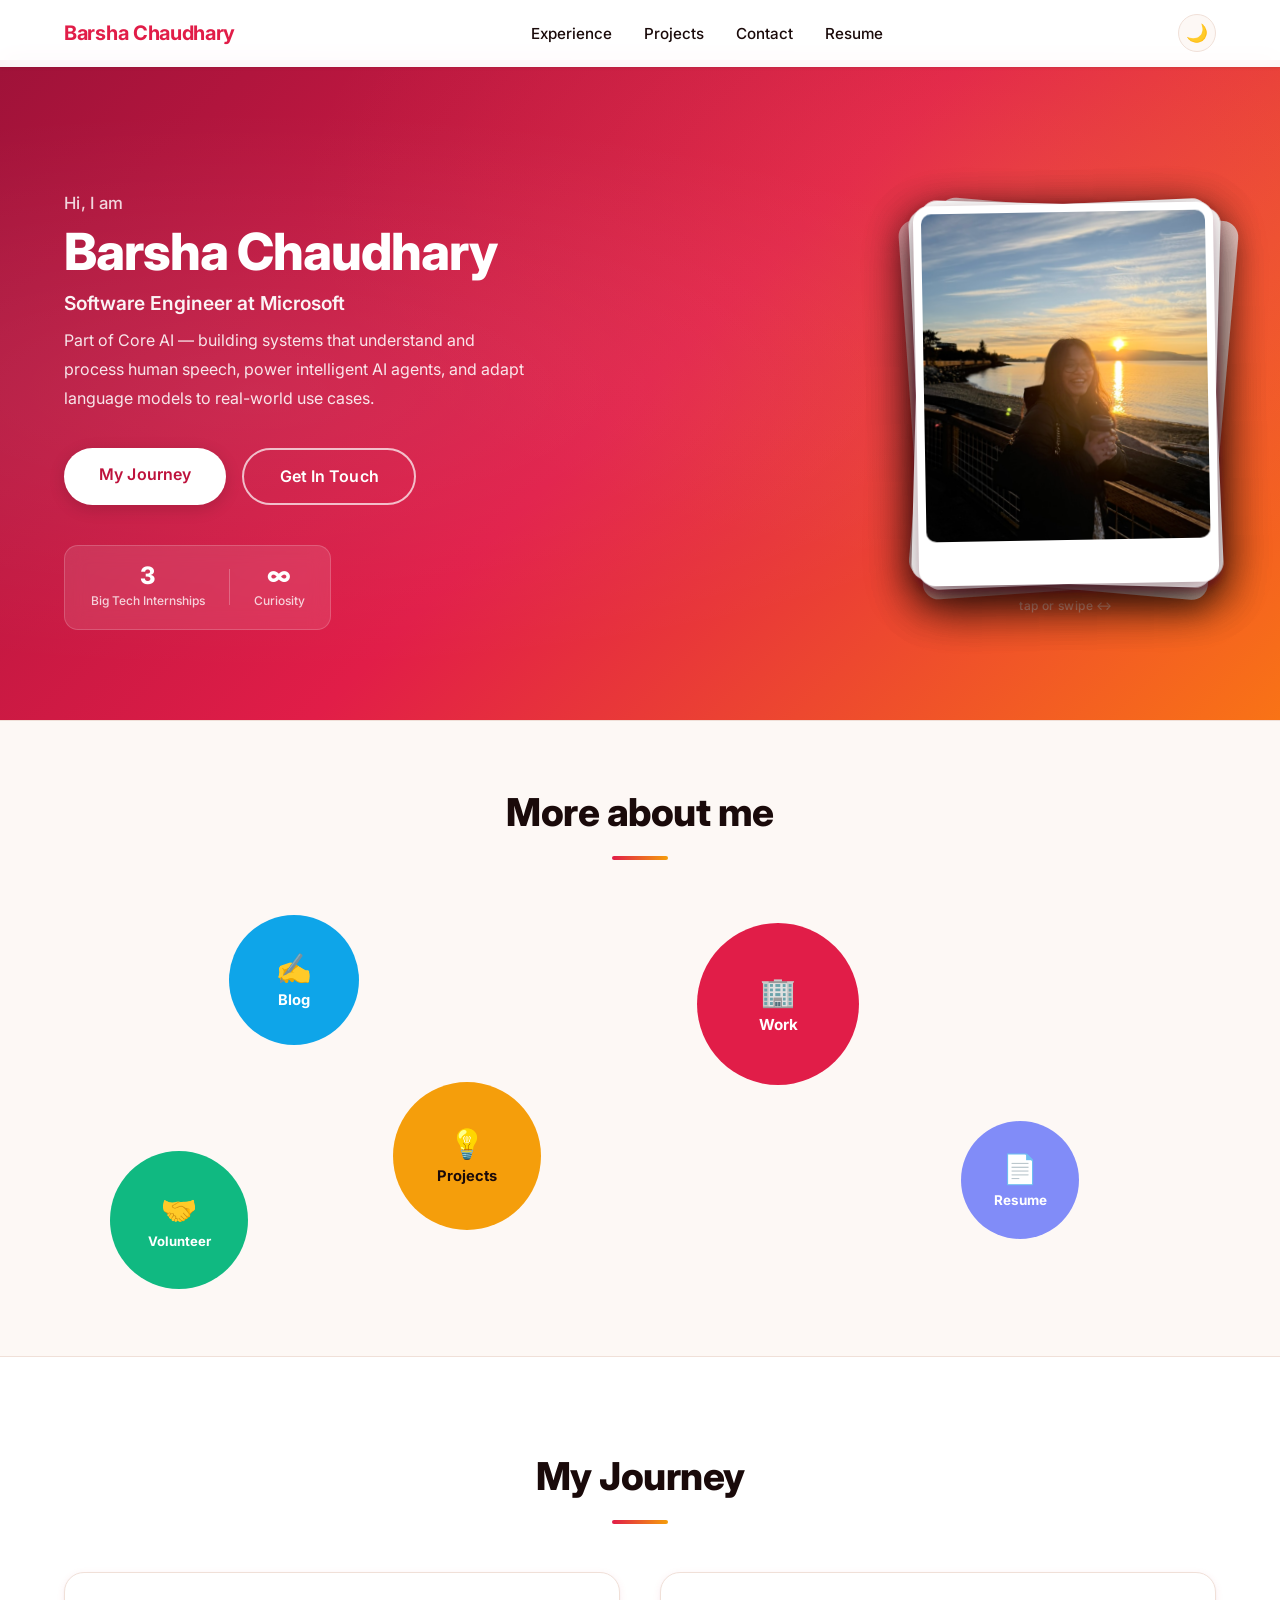
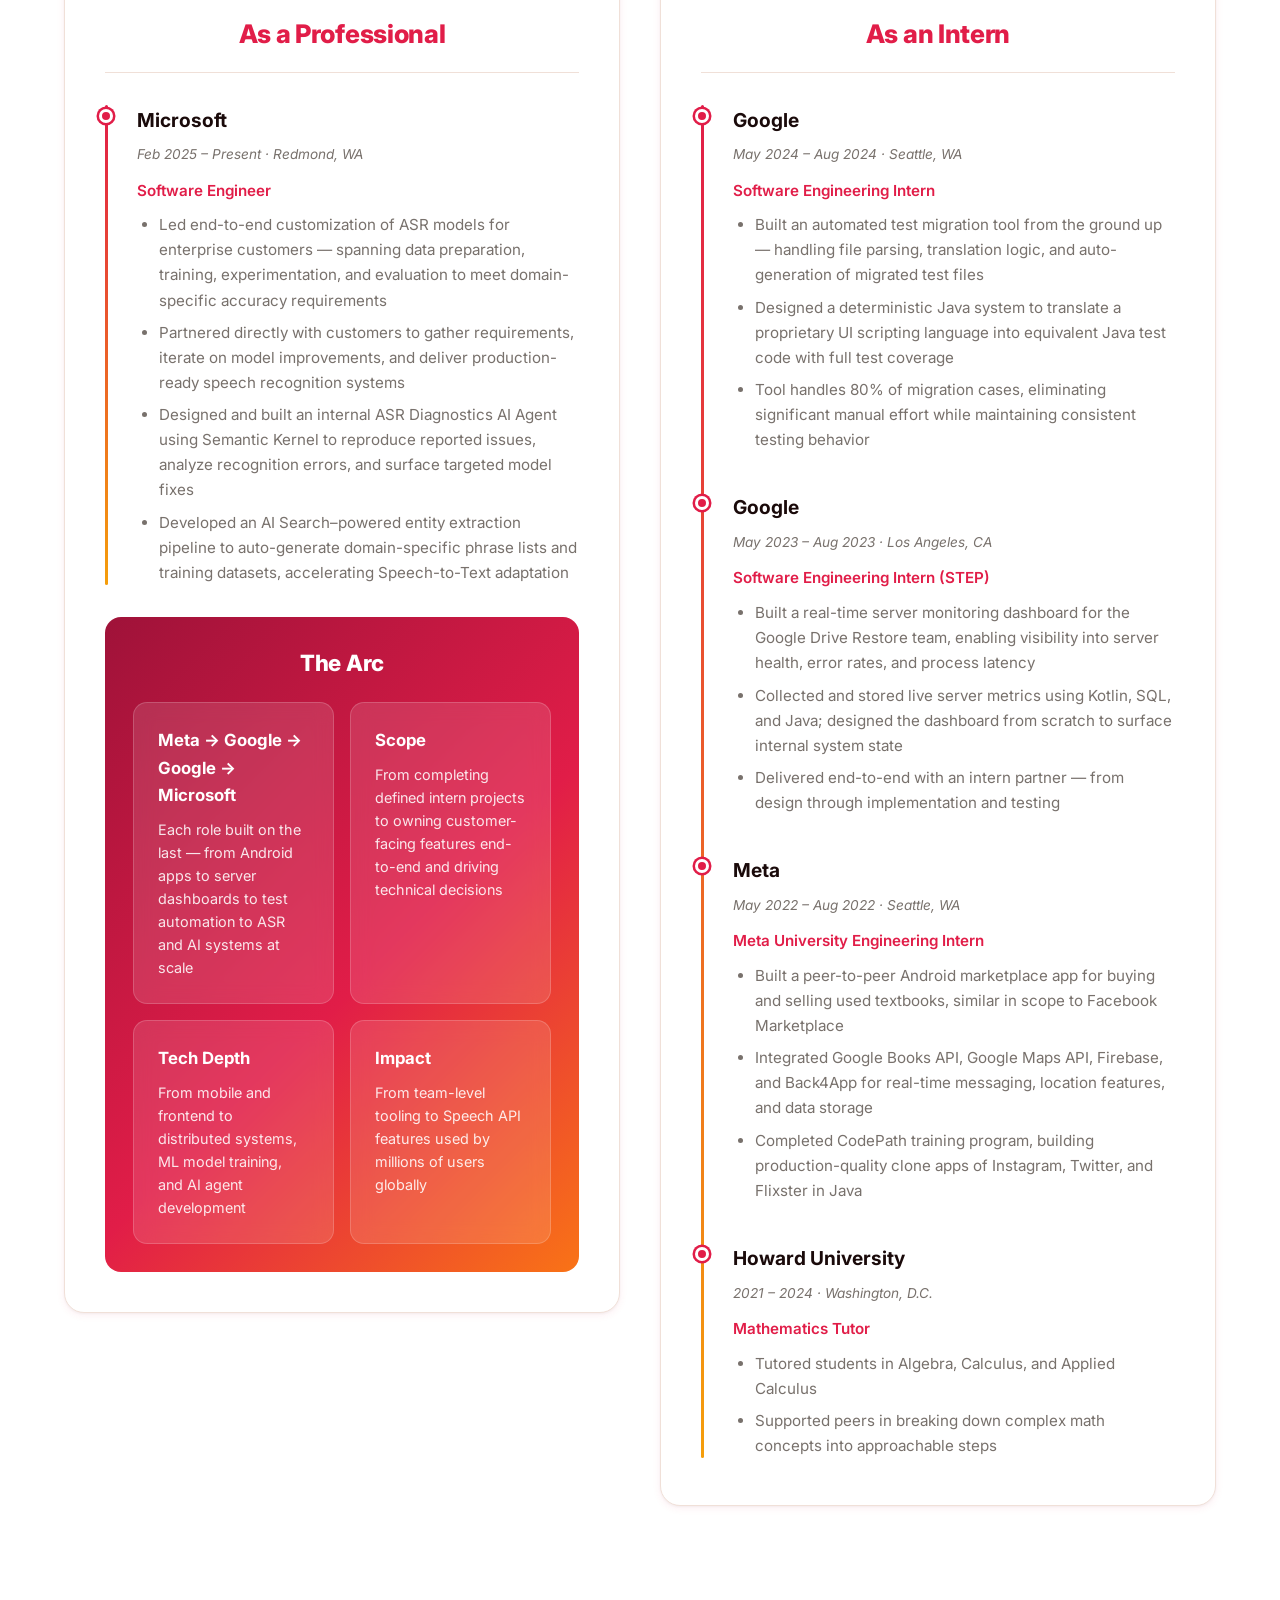
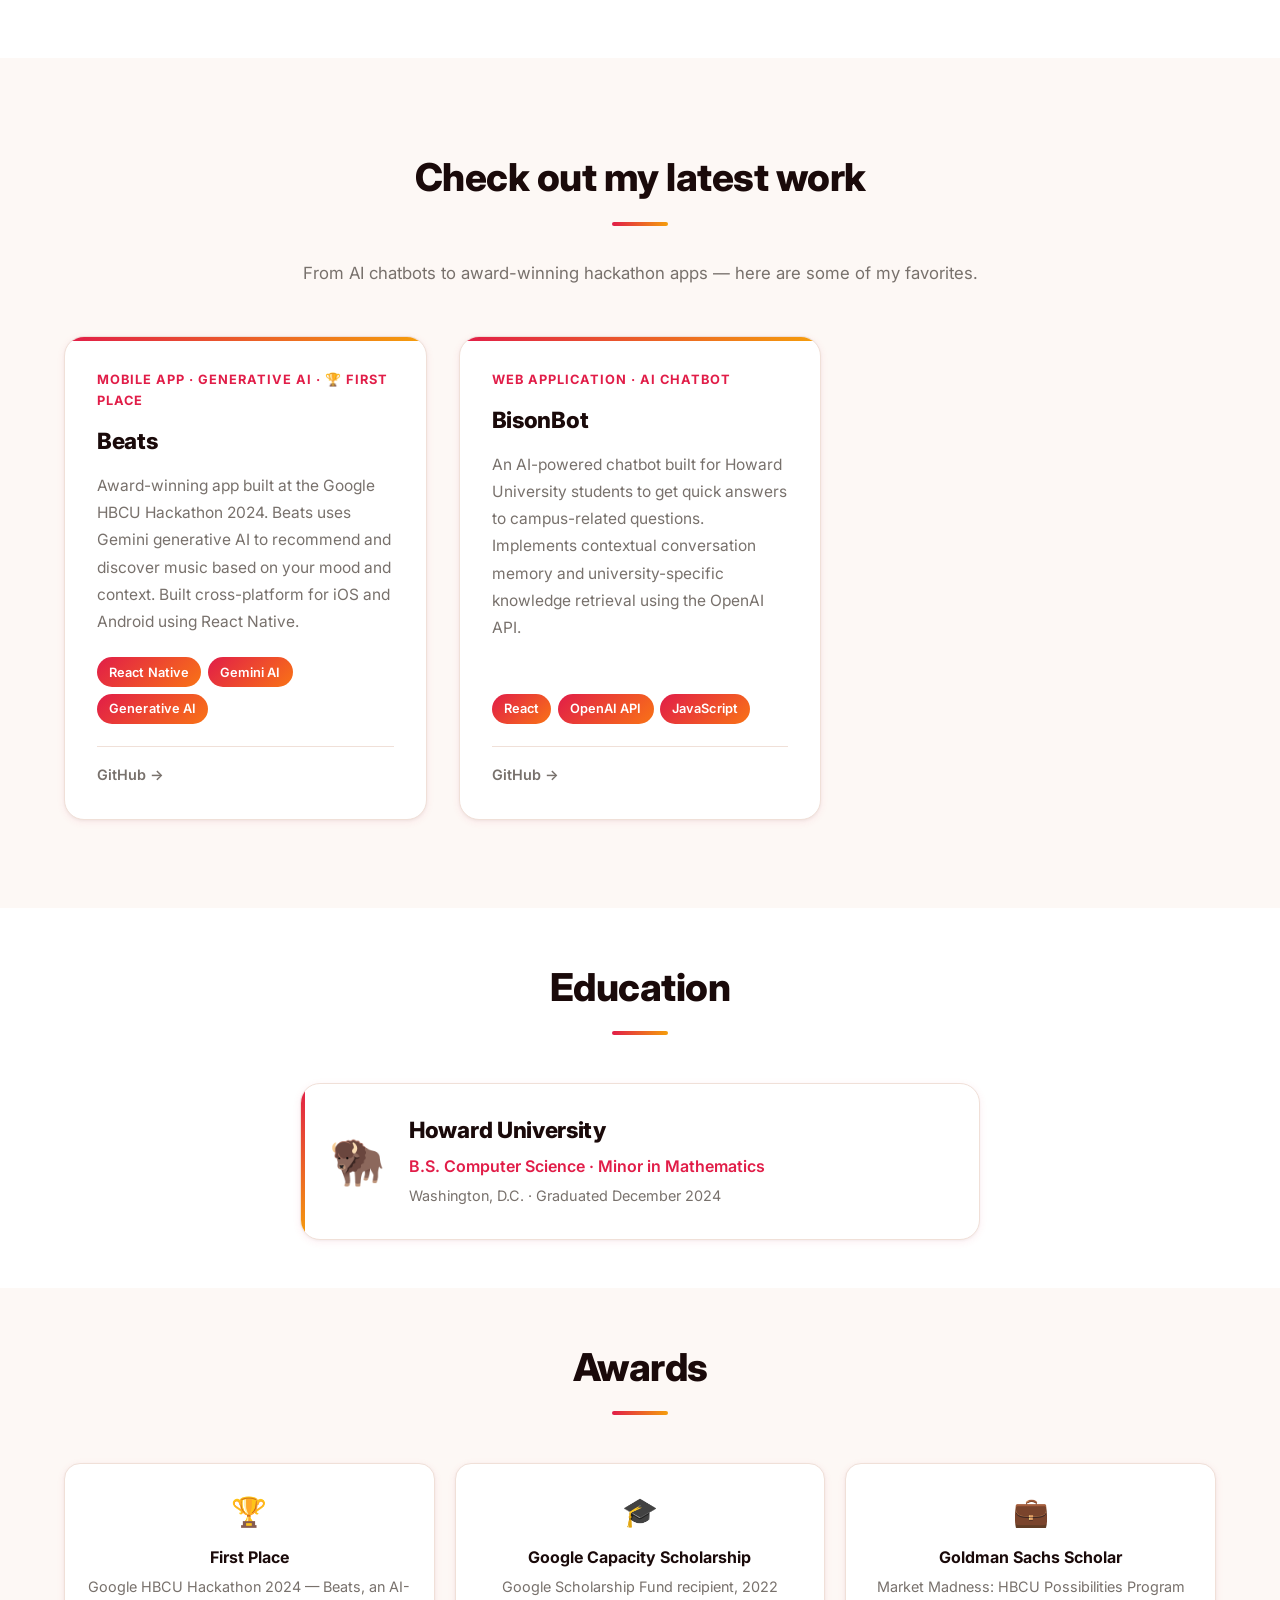
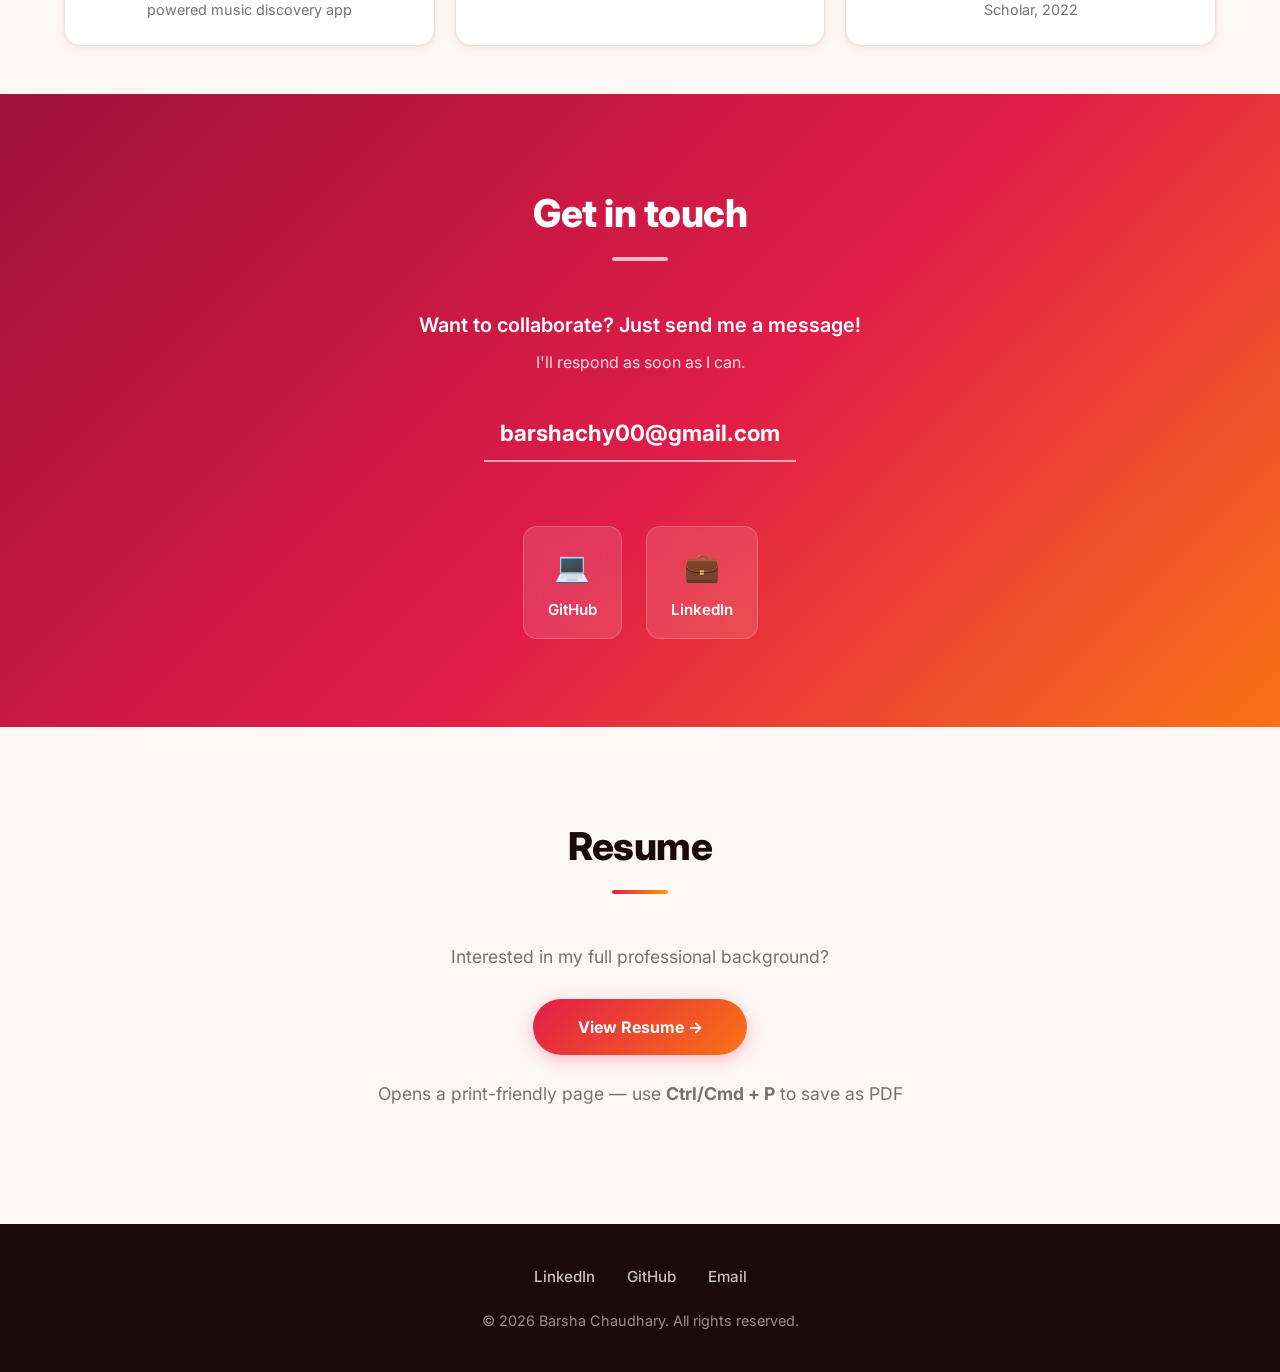
==== commit ab2e25d3: "Move Professional column before Intern column" ====
--- a/index.html
+++ b/index.html
@@ -110,68 +110,6 @@
 
             <div class="experience-comparison">
                 <div class="journey-column">
-                    <h3 class="journey-title">As an Intern</h3>
-                    <div class="timeline">
-
-                        <div class="timeline-item">
-                            <div class="timeline-marker"></div>
-                            <div class="timeline-content">
-                                <h4>Google</h4>
-                                <span class="timeline-date">May 2024 – Aug 2024 · Seattle, WA</span>
-                                <p class="timeline-role">Software Engineering Intern</p>
-                                <ul>
-                                    <li>Built an automated test migration tool from the ground up — handling file parsing, translation logic, and auto-generation of migrated test files</li>
-                                    <li>Designed a deterministic Java system to translate a proprietary UI scripting language into equivalent Java test code with full test coverage</li>
-                                    <li>Tool handles 80% of migration cases, eliminating significant manual effort while maintaining consistent testing behavior</li>
-                                </ul>
-                            </div>
-                        </div>
-
-                        <div class="timeline-item">
-                            <div class="timeline-marker"></div>
-                            <div class="timeline-content">
-                                <h4>Google</h4>
-                                <span class="timeline-date">May 2023 – Aug 2023 · Los Angeles, CA</span>
-                                <p class="timeline-role">Software Engineering Intern (STEP)</p>
-                                <ul>
-                                    <li>Built a real-time server monitoring dashboard for the Google Drive Restore team, enabling visibility into server health, error rates, and process latency</li>
-                                    <li>Collected and stored live server metrics using Kotlin, SQL, and Java; designed the dashboard from scratch to surface internal system state</li>
-                                    <li>Delivered end-to-end with an intern partner — from design through implementation and testing</li>
-                                </ul>
-                            </div>
-                        </div>
-
-                        <div class="timeline-item">
-                            <div class="timeline-marker"></div>
-                            <div class="timeline-content">
-                                <h4>Meta</h4>
-                                <span class="timeline-date">May 2022 – Aug 2022 · Seattle, WA</span>
-                                <p class="timeline-role">Meta University Engineering Intern</p>
-                                <ul>
-                                    <li>Built a peer-to-peer Android marketplace app for buying and selling used textbooks, similar in scope to Facebook Marketplace</li>
-                                    <li>Integrated Google Books API, Google Maps API, Firebase, and Back4App for real-time messaging, location features, and data storage</li>
-                                    <li>Completed CodePath training program, building production-quality clone apps of Instagram, Twitter, and Flixster in Java</li>
-                                </ul>
-                            </div>
-                        </div>
-
-                        <div class="timeline-item">
-                            <div class="timeline-marker"></div>
-                            <div class="timeline-content">
-                                <h4>Howard University</h4>
-                                <span class="timeline-date">2021 – 2024 · Washington, D.C.</span>
-                                <p class="timeline-role">Mathematics Tutor</p>
-                                <ul>
-                                    <li>Tutored students in Algebra, Calculus, and Applied Calculus</li>
-                                    <li>Supported peers in breaking down complex math concepts into approachable steps</li>
-                                </ul>
-                            </div>
-                        </div>
-
-                    </div>
-                </div>
-
-                <div class="journey-column">
                     <h3 class="journey-title">As a Professional</h3>
                     <div class="timeline">
 
@@ -212,6 +150,68 @@
                                 <p>From team-level tooling to Speech API features used by millions of users globally</p>
                             </div>
                         </div>
+                    </div>
+                </div>
+
+                <div class="journey-column">
+                    <h3 class="journey-title">As an Intern</h3>
+                    <div class="timeline">
+
+                        <div class="timeline-item">
+                            <div class="timeline-marker"></div>
+                            <div class="timeline-content">
+                                <h4>Google</h4>
+                                <span class="timeline-date">May 2024 – Aug 2024 · Seattle, WA</span>
+                                <p class="timeline-role">Software Engineering Intern</p>
+                                <ul>
+                                    <li>Built an automated test migration tool from the ground up — handling file parsing, translation logic, and auto-generation of migrated test files</li>
+                                    <li>Designed a deterministic Java system to translate a proprietary UI scripting language into equivalent Java test code with full test coverage</li>
+                                    <li>Tool handles 80% of migration cases, eliminating significant manual effort while maintaining consistent testing behavior</li>
+                                </ul>
+                            </div>
+                        </div>
+
+                        <div class="timeline-item">
+                            <div class="timeline-marker"></div>
+                            <div class="timeline-content">
+                                <h4>Google</h4>
+                                <span class="timeline-date">May 2023 – Aug 2023 · Los Angeles, CA</span>
+                                <p class="timeline-role">Software Engineering Intern (STEP)</p>
+                                <ul>
+                                    <li>Built a real-time server monitoring dashboard for the Google Drive Restore team, enabling visibility into server health, error rates, and process latency</li>
+                                    <li>Collected and stored live server metrics using Kotlin, SQL, and Java; designed the dashboard from scratch to surface internal system state</li>
+                                    <li>Delivered end-to-end with an intern partner — from design through implementation and testing</li>
+                                </ul>
+                            </div>
+                        </div>
+
+                        <div class="timeline-item">
+                            <div class="timeline-marker"></div>
+                            <div class="timeline-content">
+                                <h4>Meta</h4>
+                                <span class="timeline-date">May 2022 – Aug 2022 · Seattle, WA</span>
+                                <p class="timeline-role">Meta University Engineering Intern</p>
+                                <ul>
+                                    <li>Built a peer-to-peer Android marketplace app for buying and selling used textbooks, similar in scope to Facebook Marketplace</li>
+                                    <li>Integrated Google Books API, Google Maps API, Firebase, and Back4App for real-time messaging, location features, and data storage</li>
+                                    <li>Completed CodePath training program, building production-quality clone apps of Instagram, Twitter, and Flixster in Java</li>
+                                </ul>
+                            </div>
+                        </div>
+
+                        <div class="timeline-item">
+                            <div class="timeline-marker"></div>
+                            <div class="timeline-content">
+                                <h4>Howard University</h4>
+                                <span class="timeline-date">2021 – 2024 · Washington, D.C.</span>
+                                <p class="timeline-role">Mathematics Tutor</p>
+                                <ul>
+                                    <li>Tutored students in Algebra, Calculus, and Applied Calculus</li>
+                                    <li>Supported peers in breaking down complex math concepts into approachable steps</li>
+                                </ul>
+                            </div>
+                        </div>
+
                     </div>
                 </div>
             </div>
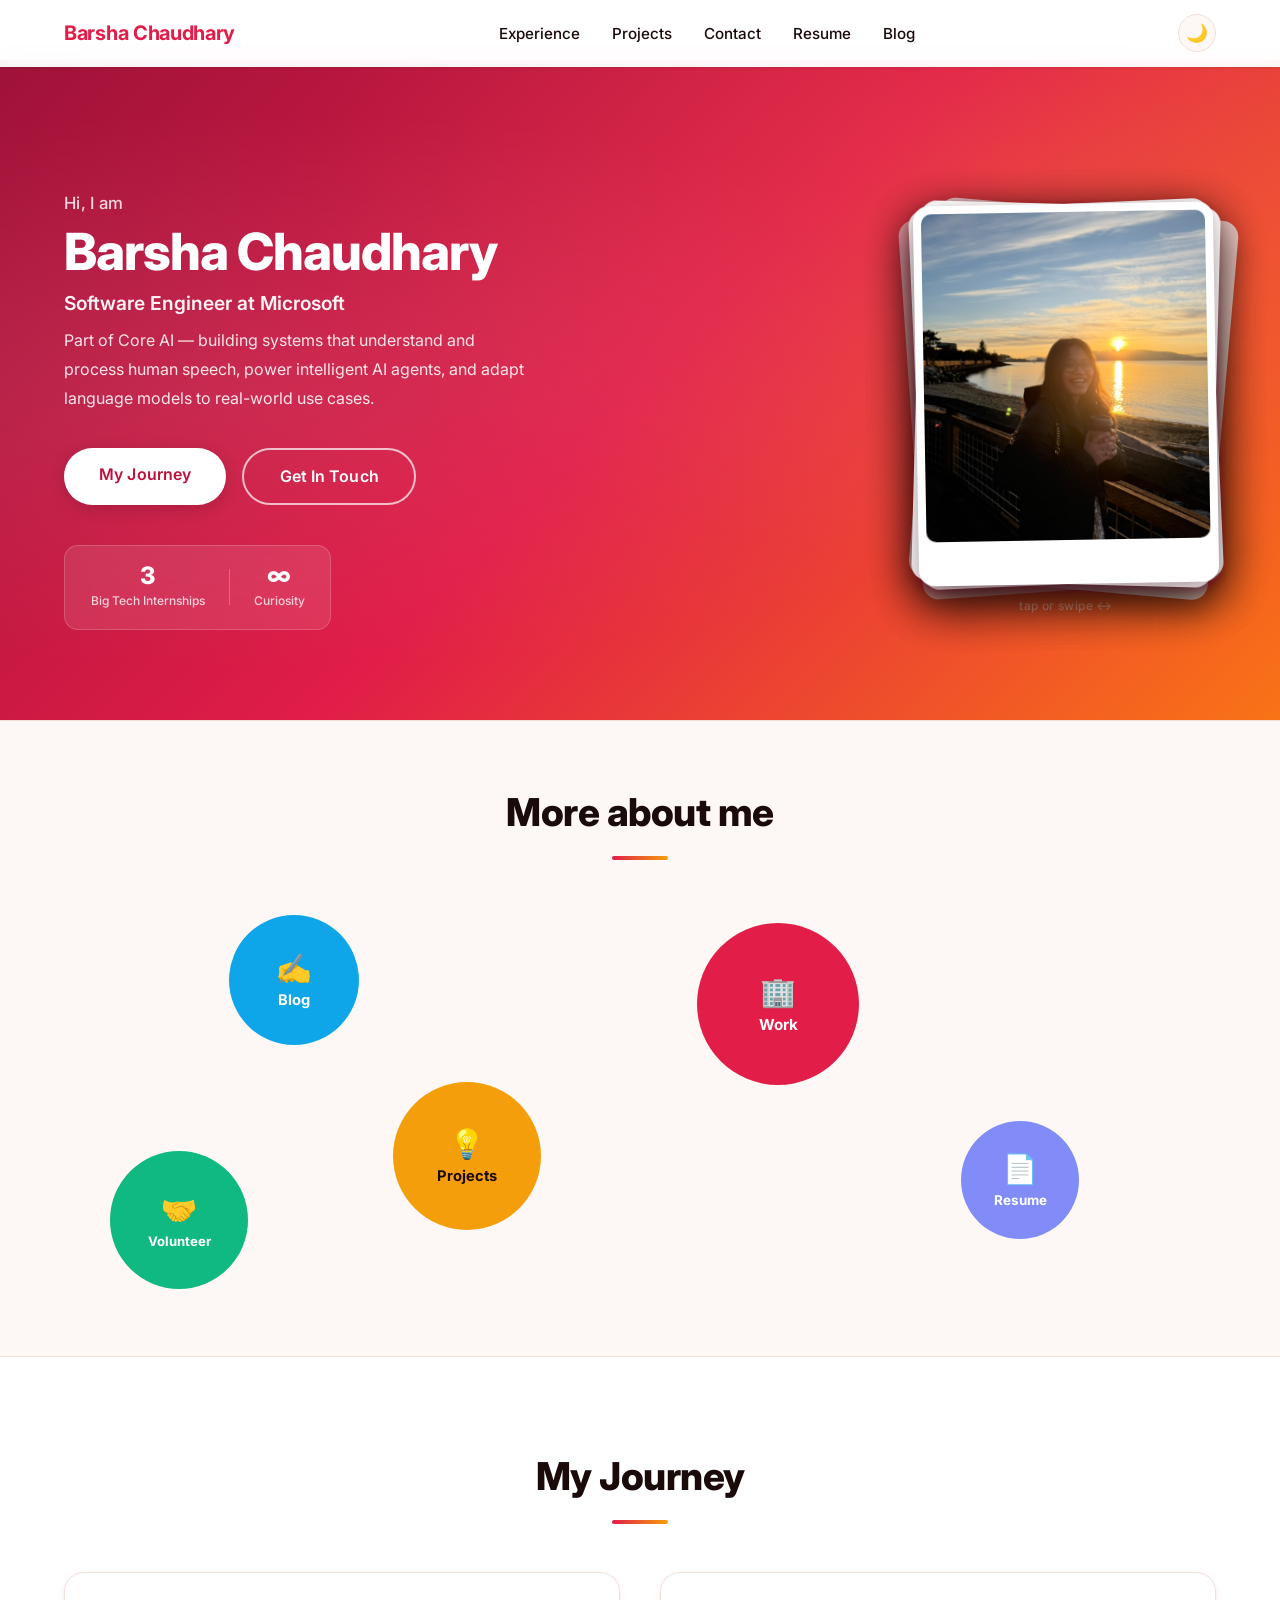
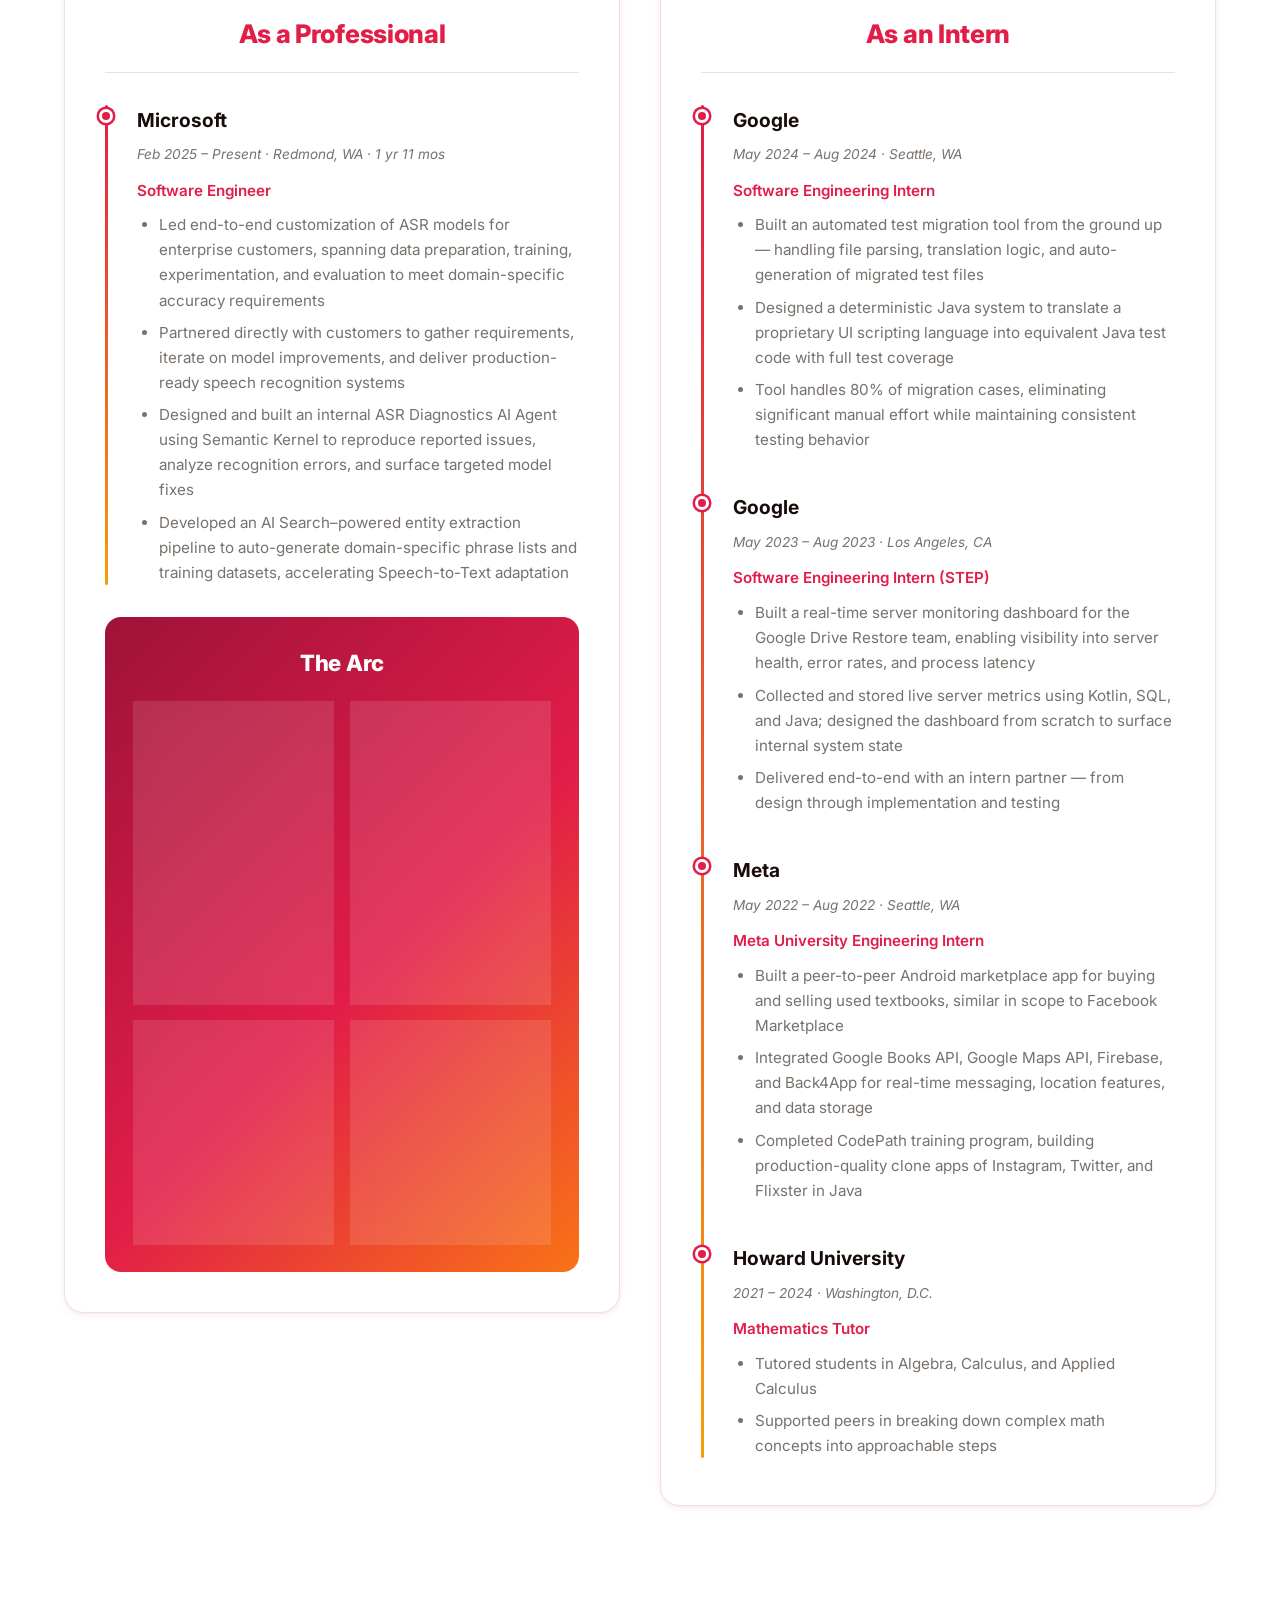
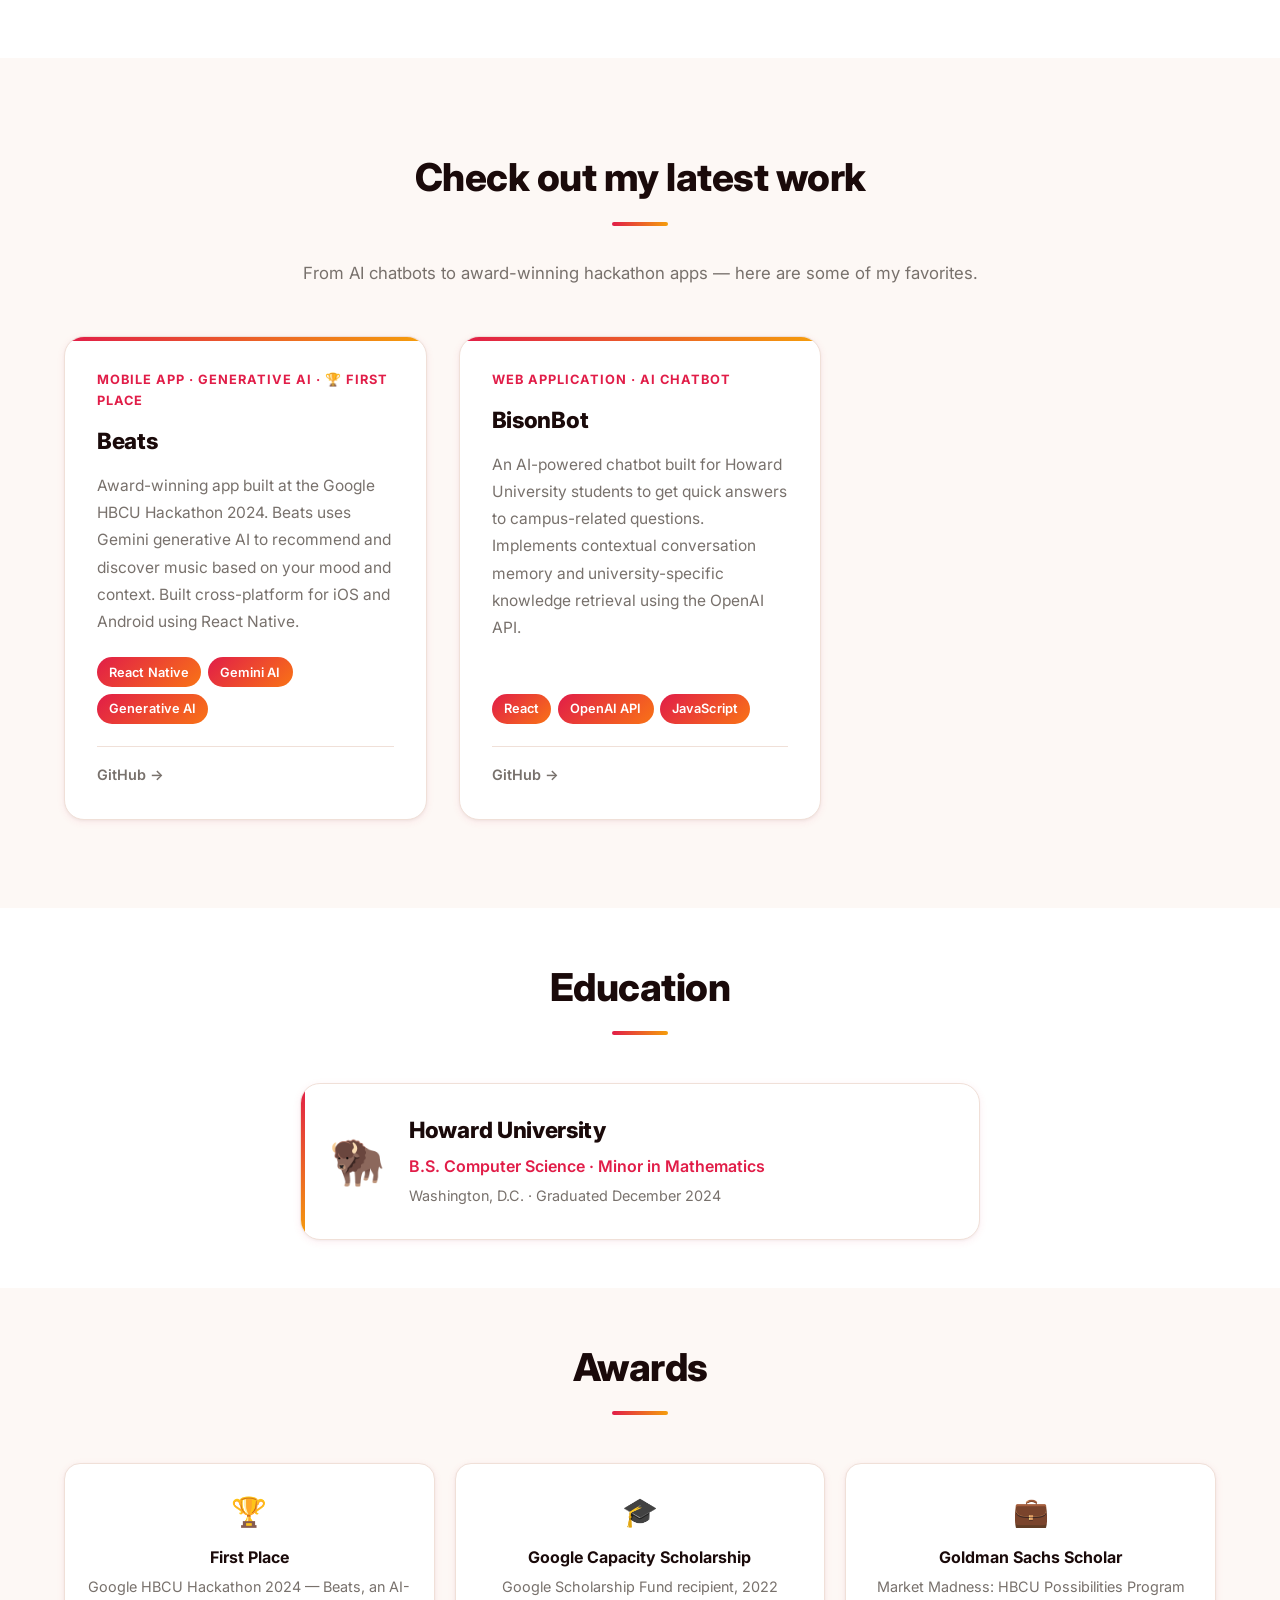
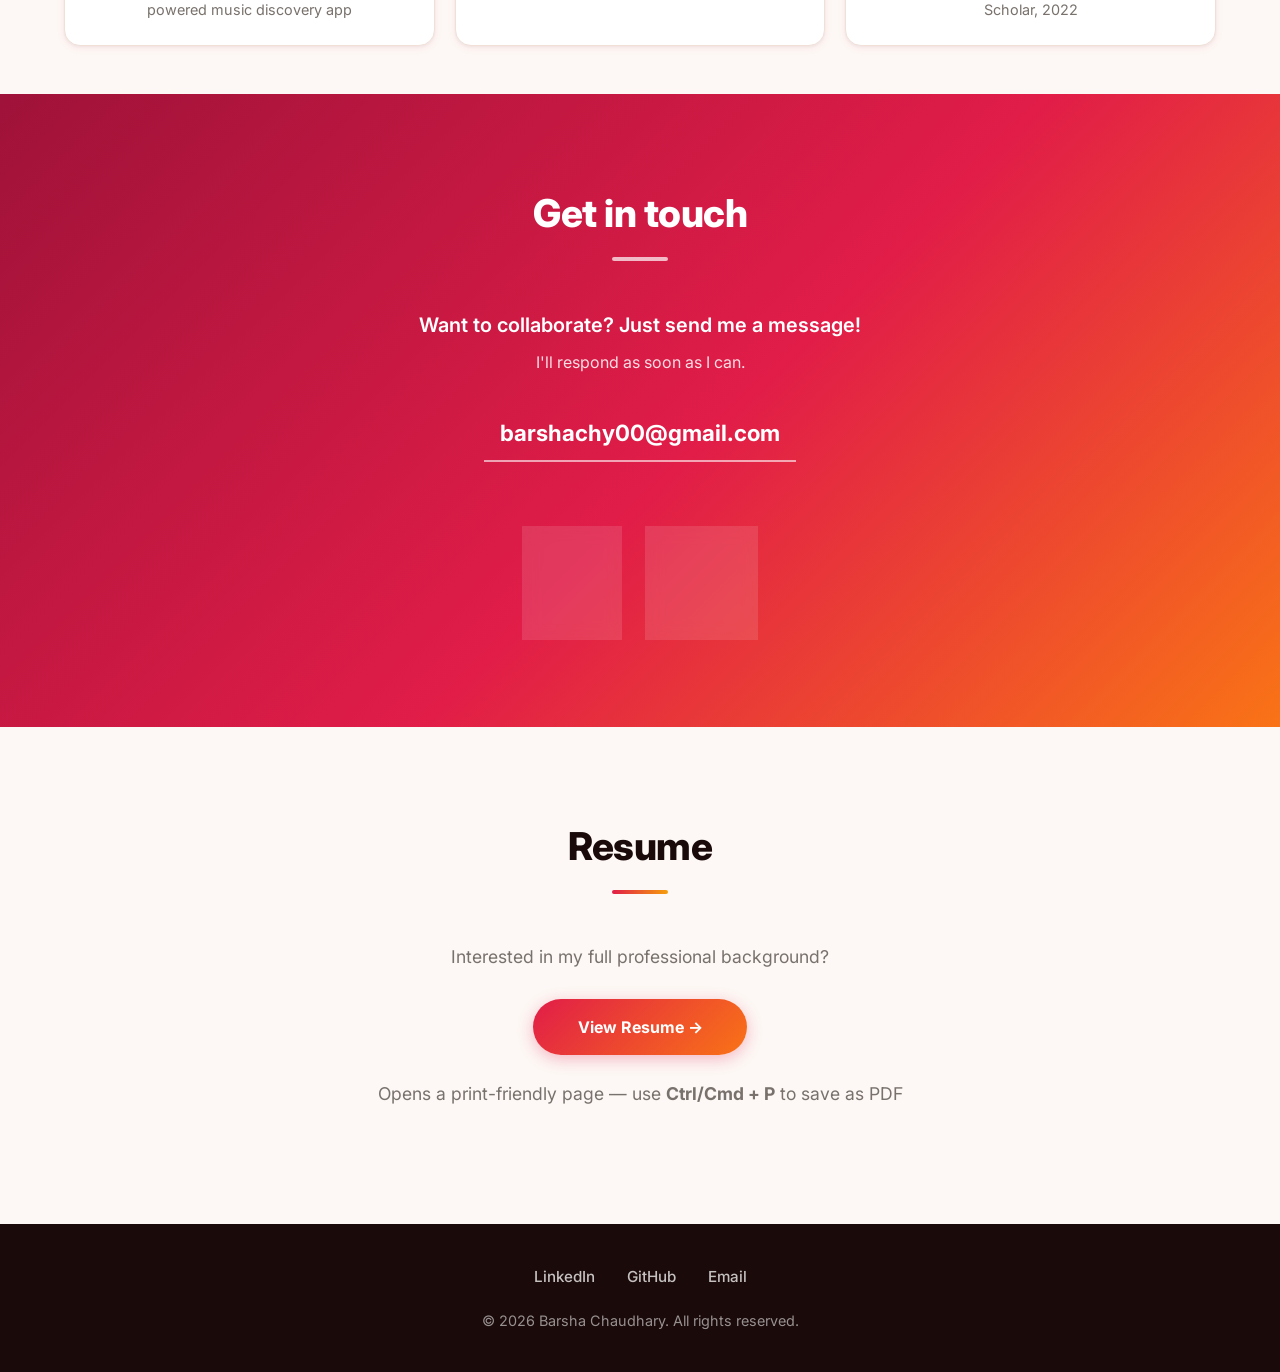
==== commit 4eda8827: "Add first blog post, blog nav link, and live tenure counter Adds the "AI and Machine Learning for Co" ====
--- a/index.html
+++ b/index.html
@@ -30,6 +30,7 @@
                 <li><a href="#projects">Projects</a></li>
                 <li><a href="#contact">Contact</a></li>
                 <li><a href="resume.html" target="_blank">Resume</a></li>
+                <li><a href="blog.html" target="_blank">Blog</a></li>
             </ul>
             <button id="theme-toggle" class="theme-toggle" aria-label="Toggle dark mode">
                 <span class="theme-icon">🌙</span>
@@ -117,10 +118,10 @@
                             <div class="timeline-marker"></div>
                             <div class="timeline-content">
                                 <h4>Microsoft</h4>
-                                <span class="timeline-date">Feb 2025 – Present · Redmond, WA</span>
+                                <span class="timeline-date" data-start="2025-02">Feb 2025 – Present · Redmond, WA</span>
                                 <p class="timeline-role">Software Engineer</p>
                                 <ul>
-                                    <li>Led end-to-end customization of ASR models for enterprise customers — spanning data preparation, training, experimentation, and evaluation to meet domain-specific accuracy requirements</li>
+                                    <li>Led end-to-end customization of ASR models for enterprise customers, spanning data preparation, training, experimentation, and evaluation to meet domain-specific accuracy requirements</li>
                                     <li>Partnered directly with customers to gather requirements, iterate on model improvements, and deliver production-ready speech recognition systems</li>
                                     <li>Designed and built an internal ASR Diagnostics AI Agent using Semantic Kernel to reproduce reported issues, analyze recognition errors, and surface targeted model fixes</li>
                                     <li>Developed an AI Search–powered entity extraction pipeline to auto-generate domain-specific phrase lists and training datasets, accelerating Speech-to-Text adaptation</li>
